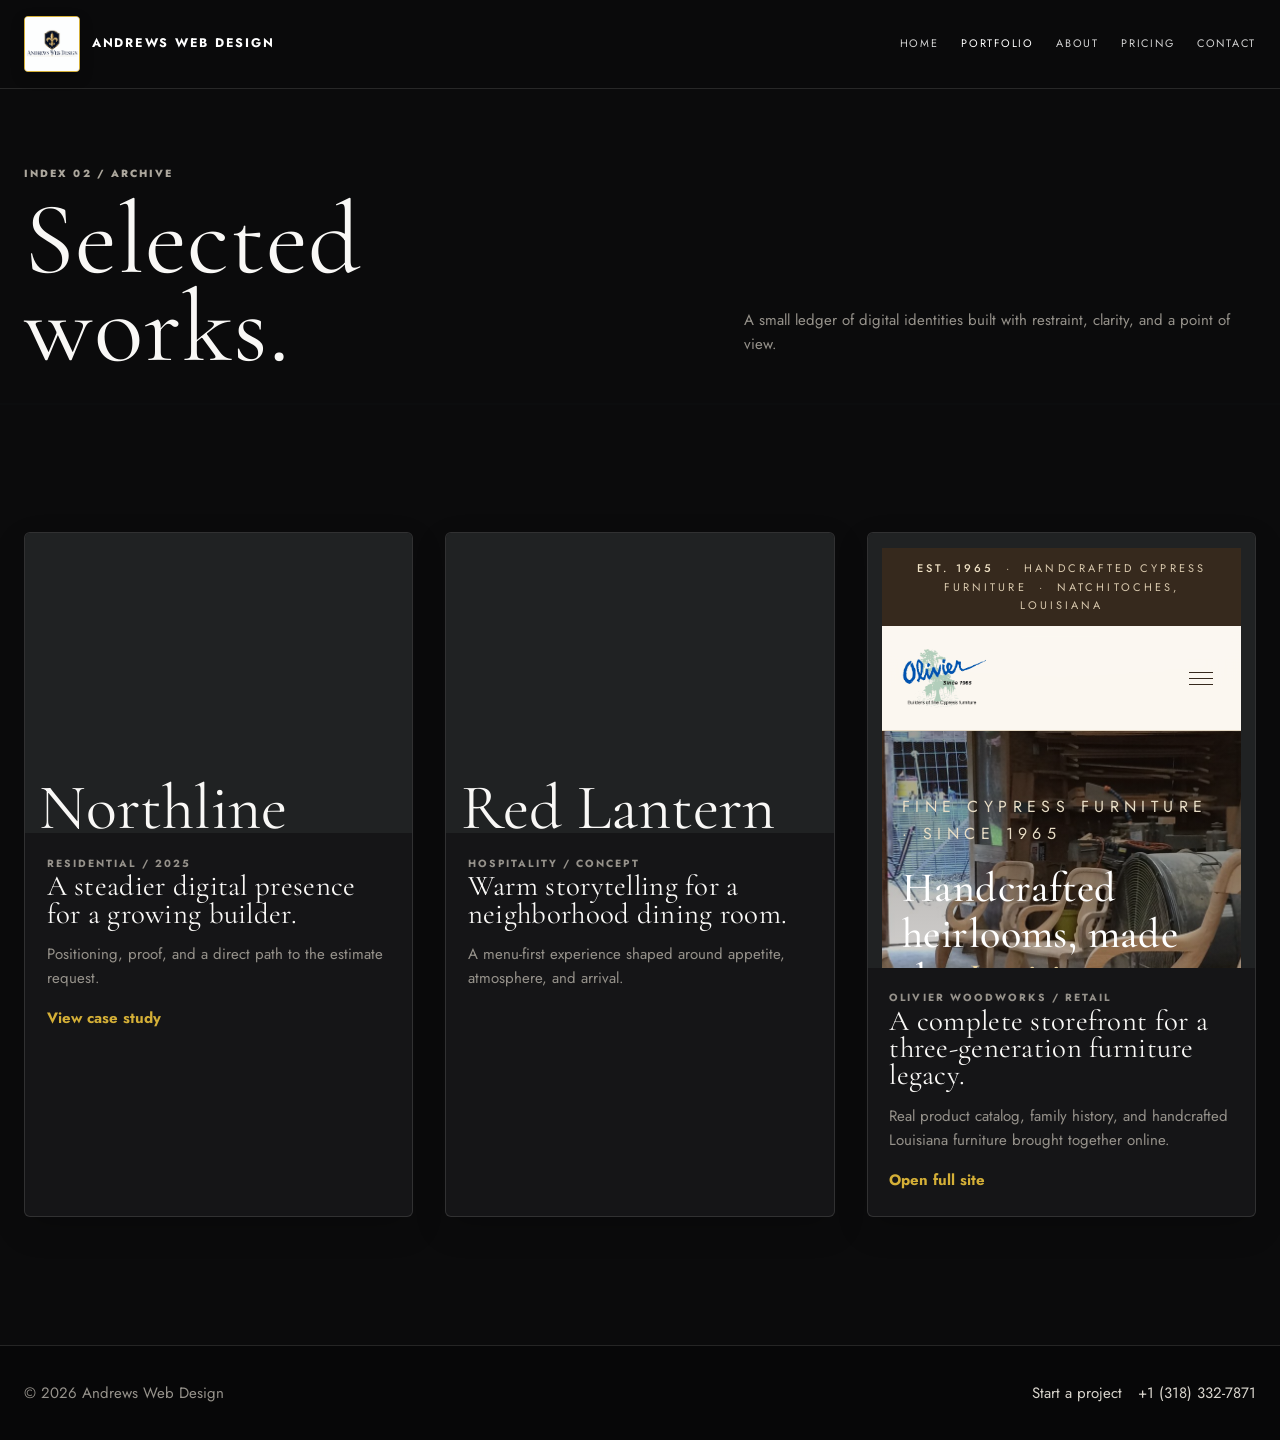
==== portfolio/index.html @ 4a6ac7d7 "Add new pages for shop, portfolio, and case studies; implement pricing and restaurant site layouts" ====
<!DOCTYPE html>
<html lang="en">
<head>
  <meta charset="UTF-8" />
  <meta name="viewport" content="width=device-width, initial-scale=1.0" />
  <title>Selected Works | Andrews Web Design</title>
  <meta name="description" content="A selection of editorial websites designed and built for ambitious local businesses." />
  <link rel="preconnect" href="https://fonts.googleapis.com" />
  <link rel="preconnect" href="https://fonts.gstatic.com" crossorigin />
  <link href="https://fonts.googleapis.com/css2?family=Cormorant+Garamond:wght@400;500;600&family=Jost:wght@400;500;600&display=swap" rel="stylesheet" />
  <link rel="stylesheet" href="../css/style.css" />
</head>
<body>
  <header class="site-header"><div class="container nav-wrap">
    <a class="brand" href="../index.html" aria-label="Andrews Web Design home"><span class="brand-mark"><img src="../colored-logo.png" alt="Andrews Web Design logo" /></span><span>Andrews Web Design</span></a>
    <button class="nav-toggle" aria-expanded="false" aria-controls="site-nav"><span class="sr-only">Toggle menu</span><span></span><span></span><span></span></button>
    <nav id="site-nav" class="site-nav" aria-label="Main navigation"><a href="../index.html" class="nav-link">Home</a><a href="index.html" class="nav-link active">Portfolio</a><a href="../about.html" class="nav-link">About</a><a href="../pricing.html" class="nav-link">Pricing</a><a href="../contact.html" class="nav-link">Contact</a></nav>
  </div></header>
  <main>
    <section class="page-banner"><div class="container page-banner-inner"><div><p class="page-kicker">Index 02 / Archive</p><h1>Selected works.</h1></div><p class="page-summary">A small ledger of digital identities built with restraint, clarity, and a point of view.</p></div></section>
    <section class="section"><div class="container case-grid">
      <article class="case-study-card"><div class="project-preview portfolio-art portfolio-art--northline"><span>Northline</span></div><div class="card-body"><p class="mini-tag">Residential / 2025</p><h3><a href="northline/index.html">A steadier digital presence for a growing builder.</a></h3><p>Positioning, proof, and a direct path to the estimate request.</p><a class="text-link" href="northline/index.html">View case study</a></div></article>
      <article class="case-study-card"><div class="project-preview portfolio-art portfolio-art--lantern"><span>Red Lantern</span></div><div class="card-body"><p class="mini-tag">Hospitality / Concept</p><h3>Warm storytelling for a neighborhood dining room.</h3><p>A menu-first experience shaped around appetite, atmosphere, and arrival.</p></div></article>
      <article class="case-study-card"><div class="project-preview"><iframe class="showcase-site-frame" src="../olivia-site/index.html" title="Olivier WoodWorks website preview"></iframe></div><div class="card-body"><p class="mini-tag">Olivier WoodWorks / Retail</p><h3>A complete storefront for a three-generation furniture legacy.</h3><p>Real product catalog, family history, and handcrafted Louisiana furniture brought together online.</p><a class="text-link" href="../olivia-site/index.html">Open full site</a></div></article>
    </div></section>
  </main>
  <footer class="site-footer"><div class="container footer-wrap"><p>© <span data-year></span> Andrews Web Design</p><div class="footer-links"><a href="../contact.html">Start a project</a><a href="tel:+13183327871">+1 (318) 332-7871</a></div></div></footer>
  <script src="../js/main.js"></script>
</body>
</html>
---- css/style.css ----
:root {
  --bg: #f6f1ea;
  --surface: #fffdf9;
  --surface-alt: #efe1d3;
  --primary: #1d2a2f;
  --primary-soft: #2f4048;
  --primary-bright: #4e6873;
  --accent: #b66d3d;
  --accent-soft: #e8c9a6;
  --gold: #c99a64;
  --wood: #7b4f32;
  --sage: #dfe4db;
  --paper: #f8f2ea;
  --ink: #1b2430;
  --text: #232d39;
  --muted: #58626d;
  --border: rgba(29, 42, 47, 0.12);
  --shadow: 0 22px 48px rgba(29, 42, 47, 0.12);
  --radius: 24px;
  --container: min(1120px, calc(100% - 2rem));
}

* { box-sizing: border-box; }
html { scroll-behavior: smooth; }
body {
  margin: 0;
  font-family: "Jost", Arial, sans-serif;
  background: linear-gradient(180deg, #f6f1ea 0%, #f1e7dc 100%);
  color: var(--text);
  line-height: 1.6;
  font-size: 16px;
}

a { color: inherit; text-decoration: none; }
img { max-width: 100%; display: block; }
button, input, textarea, select { font: inherit; }

.sr-only {
  position: absolute;
  width: 1px;
  height: 1px;
  padding: 0;
  margin: -1px;
  overflow: hidden;
  clip: rect(0, 0, 0, 0);
  white-space: nowrap;
  border: 0;
}

.container { width: var(--container); margin: 0 auto; }

.site-header {
  position: sticky;
  top: 0;
  z-index: 1000;
  background: rgba(15, 25, 35, 0.94);
  backdrop-filter: blur(8px);
  border-bottom: 1px solid rgba(255, 255, 255, 0.08);
}

.nav-wrap {
  display: flex;
  align-items: center;
  justify-content: space-between;
  min-height: 76px;
  gap: 1rem;
}

.brand {
  display: inline-flex;
  align-items: center;
  gap: 0.75rem;
  font-weight: 700;
  color: #fff;
  letter-spacing: 0.02em;
}

.brand-mark {
  display: inline-grid;
  place-items: center;
  width: 2.4rem;
  height: 2.4rem;
  border-radius: 12px;
  background: #e9d4c0;
  color: var(--primary);
  font-size: 0.82rem;
  font-weight: 800;
}

.site-nav {
  display: flex;
  align-items: center;
  gap: 1.4rem;
  color: rgba(255, 255, 255, 0.82);
}

.site-nav a { transition: opacity 0.2s ease, color 0.2s ease; }
.site-nav a:hover, .site-nav a:focus-visible, .nav-link.active { color: #fff; }
.phone-link { font-weight: 700; color: #f4d8b8; }

.nav-toggle {
  display: none;
  background: transparent;
  border: 0;
  padding: 0.2rem;
  cursor: pointer;
}

.nav-toggle span {
  display: block;
  width: 1.7rem;
  height: 2px;
  background: #fff;
  margin: 0.35rem 0;
  border-radius: 99px;
}

.hero {
  background: linear-gradient(180deg, #f8f3ee 0%, #efe3d7 100%);
  color: var(--primary);
  padding: clamp(4rem, 8vw, 7rem) 0 5rem;
  position: relative;
}

.hero::before {
  content: "";
  position: absolute;
  inset: 0;
  background: radial-gradient(circle at top left, rgba(182, 109, 61, 0.09), transparent 38%),
    radial-gradient(circle at bottom right, rgba(71, 100, 110, 0.08), transparent 35%);
  pointer-events: none;
}

.hero-grid {
  display: grid;
  grid-template-columns: 1.2fr 1fr;
  gap: clamp(2rem, 4vw, 4rem);
  align-items: center;
}

.eyebrow {
  margin: 0 0 1rem;
  color: var(--accent);
  text-transform: uppercase;
  letter-spacing: 0.12em;
  font-size: 0.74rem;
  font-weight: 800;
}

h1, h2, h3, .mini-hero h4, .brand, .section-heading h2 {
  font-family: "Cormorant Garamond", Georgia, serif;
  letter-spacing: -0.02em;
  line-height: 0.95;
}

h1 {
  font-size: clamp(3.4rem, 6vw, 5.3rem);
  margin-bottom: 1rem;
  max-width: 12ch;
  color: var(--primary);
  font-weight: 600;
}

h2 {
  font-size: clamp(2.5rem, 4vw, 4rem);
  color: var(--primary);
  margin-bottom: 1rem;
  font-weight: 600;
}

h3 {
  font-size: clamp(1.7rem, 2vw, 2.4rem);
  color: var(--primary);
  font-weight: 600;
}

.lead {
  max-width: 62ch;
  font-size: clamp(1.05rem, 1.8vw, 1.15rem);
  color: var(--muted);
  margin-bottom: 2rem;
}

.hero-actions {
  display: flex;
  flex-wrap: wrap;
  gap: 1rem;
  margin-bottom: 2rem;
}

.btn {
  display: inline-flex;
  align-items: center;
  justify-content: center;
  padding: 1rem 1.5rem;
  border-radius: 999px;
  font-weight: 700;
  transition: transform 0.2s ease, box-shadow 0.2s ease, background 0.2s ease;
}

.btn:hover, .btn:focus-visible { transform: translateY(-1px); }
.btn-primary {
  background: linear-gradient(135deg, var(--wood) 0%, var(--accent) 100%);
  color: #fffdf9;
  box-shadow: 0 14px 28px rgba(123, 79, 50, 0.18);
}

.btn-secondary {
  background: rgba(255, 255, 255, 0.72);
  color: var(--primary);
  border: 1px solid rgba(29, 42, 47, 0.12);
}

.hero-points {
  list-style: none;
  display: flex;
  flex-wrap: wrap;
  gap: 0.7rem 1.2rem;
  padding: 0;
  margin: 0;
  color: var(--muted);
}

.hero-points li { position: relative; padding-left: 1.2rem; }
.hero-points li::before {
  content: "•";
  position: absolute;
  left: 0;
  color: var(--accent);
}

.hero-panel { display: grid; gap: 1rem; }

.template-browser {
  background: #fff;
  border: 1px solid var(--border);
  border-radius: 24px;
  box-shadow: var(--shadow);
  overflow: hidden;
}

.browser-chrome {
  display: flex;
  align-items: center;
  gap: 0.5rem;
  background: #f8f5f1;
  border-bottom: 1px solid var(--border);
  padding: 0.8rem 1rem;
}

.browser-chrome span {
  width: 0.72rem;
  height: 0.72rem;
  border-radius: 50%;
  background: #d6d0c7;
}

.browser-chrome span:nth-child(1) { background: #d7b097; }
.browser-chrome span:nth-child(2) { background: #d4cba8; }
.browser-chrome span:nth-child(3) { background: #b9c8d5; }

.template-scene {
  display: none;
  padding: 1rem;
  min-height: 420px;
  background: #fff;
}

.template-scene.is-active { display: block; }

.browser-header {
  display: flex;
  align-items: center;
  justify-content: space-between;
  gap: 1rem;
  padding: 0.7rem 0.3rem 0.9rem;
  border-bottom: 1px solid var(--border);
  font-size: 0.8rem;
}

.brand-pill {
  display: inline-block;
  padding: 0.38rem 0.7rem;
  border-radius: 999px;
  background: #f3efe9;
  color: var(--primary);
  font-weight: 700;
}

.browser-header nav {
  display: flex;
  gap: 0.9rem;
  color: var(--muted);
  font-size: 0.72rem;
}

.browser-hero {
  display: flex;
  align-items: end;
  justify-content: space-between;
  gap: 1rem;
  padding: 1.25rem 0.3rem 1rem;
  border-bottom: 1px solid var(--border);
}

.browser-hero p {
  margin: 0 0 0.5rem;
  font-size: 0.72rem;
  letter-spacing: 0.12em;
  text-transform: uppercase;
  color: var(--muted);
}

.browser-hero h3 {
  margin: 0;
  font-size: clamp(1.1rem, 2vw, 1.7rem);
  max-width: 12ch;
}

.mini-cta {
  display: inline-flex;
  align-items: center;
  justify-content: center;
  border: 1px solid rgba(29, 42, 47, 0.12);
  background: rgba(255, 255, 255, 0.72);
  color: var(--primary);
  border-radius: 999px;
  min-width: 5.5rem;
  padding: 0.7rem 0.9rem;
  font-size: 0.72rem;
  font-weight: 800;
  letter-spacing: 0.08em;
  text-transform: uppercase;
}

.small-hero { background: #f8f5f2; }
.restaurant-hero { background: #f9f2ee; }
.boutique-hero { background: #f4f1f6; }

.browser-stats, .browser-menu {
  display: flex;
  flex-wrap: wrap;
  gap: 0.65rem;
  padding: 0.9rem 0.3rem 0.3rem;
}

.browser-stats span, .browser-menu span {
  display: inline-block;
  padding: 0.46rem 0.7rem;
  border-radius: 999px;
  background: #f4f1ec;
  color: var(--primary-soft);
  font-size: 0.72rem;
  font-weight: 700;
}

.browser-grid {
  display: grid;
  grid-template-columns: 1.1fr 0.9fr 0.9fr;
  gap: 0.8rem;
  padding: 0.5rem 0.3rem 0.3rem;
}

.mini-card {
  min-height: 110px;
  border-radius: 18px;
  border: 1px solid var(--border);
}

.mini-card.dark { background: #243545; }
.mini-card.light { background: #edf0f2; }
.mini-card.soft { background: #e7d9d1; }

.template-options { display: flex; gap: 0.6rem; margin-top: 1rem; }
.template-option {
  flex: 1;
  border: 1px solid var(--border);
  background: rgba(255, 255, 255, 0.35);
  color: var(--primary);
  border-radius: 14px;
  padding: 0.8rem 0.9rem;
  font-weight: 700;
  cursor: pointer;
  transition: all 0.2s ease;
}

.template-option.is-active {
  background: var(--primary);
  color: #fff;
  border-color: var(--primary);
}

.retail-image {
  overflow: hidden;
  padding: 0;
}

.retail-image img {
  width: 100%;
  height: 100%;
  min-height: 100%;
  object-fit: cover;
  filter: saturate(0.78) contrast(1.04);
}

.showcase-site-frame {
  display: block;
  width: 100%;
  height: clamp(280px, 36vw, 420px);
  min-width: 0;
  max-width: 100%;
  aspect-ratio: 16 / 10;
  border: 0;
  background: #f6f0e5;
}

.template-scene[data-template="boutique"] {
  padding: 0;
  overflow: hidden;
}

.template-scene[data-template="contractor"] > *:not(.showcase-site-frame),
.template-scene[data-template="restaurant"] > *:not(.showcase-site-frame),
.template-scene[data-template="boutique"] > *:not(.showcase-site-frame),
.retail-showcase-card .mini-browser {
  display: none;
}

.retail-showcase-card .project-preview {
  padding: 0;
}

.retail-showcase-card .showcase-site-frame {
  height: clamp(240px, 28vw, 320px);
}

@media (max-width: 720px) {
  .showcase-site-frame {
    height: 360px;
  }

  .retail-showcase-card .showcase-site-frame {
    height: 280px;
  }
}

.section {
  padding: clamp(4rem, 7vw, 6rem) 0;
  position: relative;
}

.section::before {
  content: "";
  position: absolute;
  inset: 0 0 auto 0;
  height: 1px;
  background: rgba(29, 42, 47, 0.08);
}

.section-alt {
  background: linear-gradient(180deg, rgba(239, 225, 211, 0.8), rgba(246, 241, 234, 0.92));
}

.section-heading {
  margin-bottom: 2.5rem;
  position: relative;
  z-index: 1;
}

.section-heading.narrow { max-width: 720px; }

.card-grid, .services-grid, .case-grid, .contact-grid {
  display: grid;
  grid-template-columns: repeat(3, minmax(0, 1fr));
  gap: 1.5rem;
}

.project-card {
  background: #fffdf9;
  border: 1px solid rgba(29, 42, 47, 0.12);
  border-radius: 28px;
  overflow: hidden;
  box-shadow: 0 22px 48px rgba(29, 42, 47, 0.12);
  cursor: pointer;
  transition: transform 0.2s ease, box-shadow 0.2s ease, border-color 0.2s ease;
  position: relative;
}

.project-card::before {
  content: "";
  position: absolute;
  inset: 0 0 auto 0;
  height: 4px;
  background: linear-gradient(90deg, var(--wood), var(--accent), var(--sage));
}

.project-card:hover, .project-card:focus-visible, .project-card.is-expanded {
  transform: translateY(-4px);
  border-color: rgba(170, 106, 61, 0.45);
  box-shadow: 0 26px 54px rgba(26, 36, 51, 0.16);
}

.project-preview {
  padding: 1rem 1rem 0;
  background: linear-gradient(180deg, #f8f1e8 0%, #fffdfb 100%);
}

.mini-browser {
  background: #fff;
  border: 1px solid rgba(26, 36, 51, 0.1);
  border-radius: 20px;
  overflow: hidden;
  box-shadow: 0 18px 28px rgba(26, 36, 51, 0.08);
}

.mini-chrome {
  display: flex;
  align-items: center;
  gap: 0.45rem;
  background: #f5efe9;
  border-bottom: 1px solid rgba(26, 36, 51, 0.08);
  padding: 0.7rem 0.8rem;
}

.mini-chrome span {
  width: 0.64rem;
  height: 0.64rem;
  border-radius: 50%;
  background: #d9d0c7;
}

.mini-chrome span:nth-child(1) { background: #d3b299; }
.mini-chrome span:nth-child(2) { background: #d9cda6; }
.mini-chrome span:nth-child(3) { background: #b9c9d8; }

.mini-header {
  display: flex;
  align-items: center;
  justify-content: space-between;
  gap: 0.75rem;
  border-bottom: 1px solid rgba(26, 36, 51, 0.08);
  padding: 0.8rem 0.8rem 0.7rem;
  font-size: 0.7rem;
  color: var(--muted);
  background: rgba(255,255,255,0.7);
}

.mini-logo {
  font-weight: 700;
  letter-spacing: 0.08em;
  text-transform: uppercase;
  color: var(--primary);
}

.mini-header nav {
  display: flex;
  gap: 0.7rem;
  flex-wrap: wrap;
}

.mini-hero {
  display: flex;
  justify-content: space-between;
  align-items: end;
  gap: 1rem;
  padding: 1.15rem 0.8rem 0.9rem;
  border-bottom: 1px solid rgba(26, 36, 51, 0.08);
}

.mini-hero p {
  margin: 0 0 0.4rem;
  font-size: 0.64rem;
  letter-spacing: 0.12em;
  text-transform: uppercase;
  color: var(--muted);
}

.mini-hero h4 {
  margin: 0;
  font-size: 1.35rem;
  line-height: 1;
  color: var(--primary);
  font-weight: 600;
}

.mini-hero button {
  appearance: none;
  border: 0;
  background: var(--primary);
  color: #fff;
  border-radius: 999px;
  padding: 0.7rem 0.9rem;
  font-size: 0.72rem;
  font-weight: 800;
  cursor: pointer;
  box-shadow: 0 10px 18px rgba(26, 36, 51, 0.15);
}

.contractor-hero { background: linear-gradient(135deg, #f7f1eb 0%, #ebefe8 100%); }
.restaurant-hero { background: linear-gradient(135deg, #faf0ea 0%, #f3ded8 100%); }
.boutique-hero { background: linear-gradient(135deg, #f5f0f7 0%, #eedfe7 100%); }

.mini-stats {
  display: flex;
  flex-wrap: wrap;
  gap: 0.5rem;
  padding: 0.8rem 0.8rem 0.1rem;
}

.mini-stats span {
  display: inline-flex;
  align-items: center;
  border-radius: 999px;
  padding: 0.42rem 0.7rem;
  background: #f8f3ef;
  color: var(--primary-soft);
  font-size: 0.68rem;
  font-weight: 800;
}

.mini-grid {
  display: grid;
  grid-template-columns: 1.2fr 0.9fr 0.9fr;
  gap: 0.7rem;
  padding: 0.8rem;
}

.mini-tile {
  min-height: 92px;
  border-radius: 14px;
  border: 1px solid rgba(26, 36, 51, 0.08);
}

.dark-tile { background: linear-gradient(135deg, #233648 0%, #1b2d3d 100%); }
.light-tile { background: linear-gradient(135deg, #edf4f8 0%, #dfeaf0 100%); }
.warm-tile { background: linear-gradient(135deg, #ebd0b8 0%, #d8b49c 100%); }
.soft-tile { background: linear-gradient(135deg, #e9d7cf 0%, #efdac6 100%); }

.card-body { padding: 1.5rem; }
.mini-tag {
  margin: 0 0 0.75rem;
  color: var(--primary-bright);
  font-weight: 700;
  text-transform: uppercase;
  letter-spacing: 0.08em;
  font-size: 0.75rem;
}

.card-body h3 {
  margin: 0 0 0.8rem;
  font-size: clamp(1.8rem, 2vw, 2.4rem);
}

.card-body p { margin-bottom: 0; color: var(--muted); }

.service-item {
  background: rgba(255, 255, 255, 0.68);
  border: 1px solid rgba(29, 42, 47, 0.08);
  border-radius: var(--radius);
  box-shadow: 0 16px 32px rgba(29, 42, 47, 0.06);
  padding: 1.75rem;
  position: relative;
  overflow: hidden;
}

.service-item::before {
  content: "";
  position: absolute;
  inset: 0 0 auto 0;
  height: 3px;
  background: linear-gradient(90deg, var(--wood), var(--accent));
}

.service-icon {
  display: inline-grid;
  place-items: center;
  width: 3.2rem;
  height: 3.2rem;
  border-radius: 16px;
  background: var(--surface-alt);
  font-size: 1.5rem;
  margin-bottom: 1rem;
}

.service-item p { color: var(--muted); margin: 0; }

.about-wrap {
  display: grid;
  grid-template-columns: 1.2fr 0.8fr;
  gap: 2rem;
  align-items: center;
}

.about-copy p { color: var(--muted); }
.text-link {
  display: inline-block;
  margin-top: 1rem;
  color: var(--primary-bright);
  font-weight: 700;
}

.about-card {
  background: linear-gradient(135deg, #f2e7d8 0%, #ead7bb 100%);
  color: var(--ink);
  border-radius: var(--radius);
  padding: 2rem;
  box-shadow: var(--shadow);
  border: 1px solid rgba(29, 42, 47, 0.06);
}

.about-card h3 { color: var(--ink); margin-bottom: 1rem; }
.about-card ul {
  margin: 0;
  padding-left: 1.2rem;
  color: var(--primary-soft);
}
.about-card li + li { margin-top: 0.7rem; }

.page-banner {
  background: linear-gradient(180deg, rgba(241, 230, 219, 0.8), rgba(255, 255, 255, 0.45));
  border-bottom: 1px solid rgba(29, 42, 47, 0.08);
  padding: clamp(3.5rem, 6vw, 5rem) 0 2rem;
}

.page-banner-inner {
  display: flex;
  justify-content: space-between;
  align-items: end;
  gap: 2rem;
}

.page-banner h1 { margin: 0; }
.page-kicker {
  color: var(--accent);
  text-transform: uppercase;
  letter-spacing: 0.12em;
  font-size: 0.75rem;
  font-weight: 800;
  margin: 0 0 0.8rem;
}
.page-summary { max-width: 32rem; color: var(--muted); }

.case-study-card {
  background: rgba(255, 255, 255, 0.78);
  border: 1px solid rgba(29, 42, 47, 0.08);
  border-radius: 26px;
  overflow: hidden;
  box-shadow: 0 18px 36px rgba(29, 42, 47, 0.07);
}

.case-study-card .project-preview { padding: 0.9rem 0.9rem 0; }
.case-study-card .card-body { padding: 1.4rem 1.35rem 1.5rem; }
.case-study-meta {
  display: flex;
  flex-wrap: wrap;
  gap: 0.6rem;
  margin-top: 1rem;
}
.case-chip {
  display: inline-flex;
  align-items: center;
  border-radius: 999px;
  background: #f0e7df;
  color: var(--primary-soft);
  padding: 0.42rem 0.7rem;
  font-size: 0.68rem;
  font-weight: 700;
}

.cta-panel {
  display: flex;
  align-items: center;
  justify-content: space-between;
  gap: 1.5rem;
  background: linear-gradient(135deg, rgba(255,255,255,0.9), rgba(245,236,227,0.9));
  border: 1px solid rgba(29, 42, 47, 0.08);
  border-radius: 30px;
  padding: clamp(1.5rem, 3vw, 2.5rem);
  box-shadow: 0 20px 40px rgba(29, 42, 47, 0.08);
}

.cta-panel h2 { margin: 0; }
.cta-actions { display: flex; gap: 0.9rem; flex-wrap: wrap; }

.contact-card, .info-card {
  background: rgba(255,255,255,0.8);
  border: 1px solid rgba(29, 42, 47, 0.08);
  border-radius: 28px;
  box-shadow: 0 18px 30px rgba(29, 42, 47, 0.06);
}
.contact-card { padding: 2rem; }
.contact-card form { display: grid; gap: 1rem; }
.contact-field { display: grid; gap: 0.45rem; }
.contact-field label {
  font-size: 0.78rem;
  text-transform: uppercase;
  letter-spacing: 0.12em;
  font-weight: 700;
  color: var(--muted);
}
.contact-field input, .contact-field textarea {
  border: 1px solid rgba(29, 42, 47, 0.12);
  border-radius: 16px;
  padding: 0.9rem 1rem;
  background: #fff;
  font: inherit;
  color: var(--text);
}
.contact-field textarea { min-height: 160px; resize: vertical; }
.info-card { padding: 2rem; }
.info-list {
  list-style: none;
  margin: 1rem 0 0;
  padding: 0;
  display: grid;
  gap: 1rem;
  color: var(--muted);
}
.info-list strong { display: block; color: var(--primary); margin-bottom: 0.2rem; }
.page-list {
  list-style: none;
  padding: 0;
  margin: 1rem 0 0;
  display: grid;
  gap: 1rem;
  color: var(--muted);
}
.page-list strong { color: var(--primary); }
.mini-note { margin-top: 1rem; color: var(--muted); font-size: 0.92rem; }

.site-footer {
  background: linear-gradient(180deg, #1a2c31 0%, #132229 100%);
  color: rgba(255, 255, 255, 0.82);
  padding: 2rem 0;
  border-top: 1px solid rgba(255, 255, 255, 0.06);
}

.footer-wrap {
  display: flex;
  justify-content: space-between;
  align-items: center;
  gap: 1.25rem;
}
.footer-wrap p { margin: 0.2rem 0; }
.footer-links { display: flex; flex-wrap: wrap; gap: 1rem; }
.footer-links a { color: #fff; }

@media (max-width: 860px) {
  .site-nav {
    position: absolute;
    top: 100%;
    left: 1rem;
    right: 1rem;
    display: none;
    flex-direction: column;
    align-items: flex-start;
    padding: 1rem;
    background: rgba(8, 19, 33, 0.98);
    border: 1px solid rgba(255, 255, 255, 0.08);
    border-radius: 18px;
    box-shadow: var(--shadow);
  }

  .site-nav.is-open { display: flex; }
  .nav-toggle { display: block; }

  .hero-grid, .about-wrap, .card-grid, .services-grid, .case-grid, .contact-grid, .page-banner-inner, .cta-panel {
    grid-template-columns: 1fr;
    display: grid;
  }

  .footer-wrap { flex-direction: column; align-items: flex-start; }
}

@media (max-width: 520px) {
  .hero { padding-top: 4rem; }
  .hero-actions { flex-direction: column; }
  .btn { width: 100%; }
  .cta-actions { width: 100%; }
  .cta-actions .btn { width: 100%; }
}

/* Editorial portfolio system */
:root {
  --bg: #0b0b0c;
  --surface: #121214;
  --surface-alt: #f9f8f6;
  --primary: #f9f8f6;
  --primary-soft: #d8d4cc;
  --primary-bright: #fffdf8;
  --accent: #d4af37;
  --accent-soft: rgba(212, 175, 55, 0.4);
  --gold: #d4af37;
  --wood: #d4af37;
  --sage: #1d1d20;
  --paper: #f9f8f6;
  --ink: #0b0b0c;
  --text: #d8d4cc;
  --muted: #96928b;
  --border: rgba(249, 248, 246, 0.14);
  --shadow: 0 24px 80px rgba(0, 0, 0, 0.34);
  --radius: 0;
  --container: min(1240px, calc(100% - 3rem));
}

body { background: var(--bg); color: var(--text); font-family: "Jost", sans-serif; font-size: 15px; }
.site-header { background: rgba(11, 11, 12, 0.92); border-bottom-color: var(--border); }
.nav-wrap { min-height: 88px; }
.brand { font-family: "Jost", sans-serif; font-size: 0.78rem; letter-spacing: 0.14em; text-transform: uppercase; }
.brand-mark { border-radius: 0; background: var(--accent); color: var(--bg); }
.site-nav { font-size: 0.68rem; letter-spacing: 0.16em; text-transform: uppercase; }
.phone-link { color: var(--accent); }
.hero, .section, .page-banner { background: var(--bg); }
.hero { padding: clamp(6rem, 12vw, 11rem) 0 7rem; }
.hero::before { background: linear-gradient(115deg, rgba(212, 175, 55, 0.08), transparent 34%); }
.hero-grid { grid-template-columns: minmax(0, 1.05fr) minmax(360px, 0.95fr); }
.eyebrow, .page-kicker, .mini-tag { color: var(--accent); letter-spacing: 0.2em; font-size: 0.65rem; }
h1, h2, h3, .mini-hero h4, .section-heading h2 { font-family: "Cormorant Garamond", Georgia, serif; letter-spacing: 0.01em; }
h1 { font-size: clamp(4rem, 8vw, 7.5rem); font-weight: 400; line-height: 0.86; color: var(--primary); }
h2, h3 { color: var(--primary); font-weight: 400; }
.lead { color: var(--muted); max-width: 48ch; }
.btn { border-radius: 0; padding: 0.95rem 1.35rem; font-size: 0.68rem; letter-spacing: 0.14em; text-transform: uppercase; }
.btn-primary { background: var(--accent); color: var(--bg); box-shadow: none; }
.btn-secondary { background: transparent; color: var(--primary); border-color: var(--border); }
.hero-points { color: var(--muted); font-size: 0.78rem; }
.template-browser, .project-card, .case-study-card, .about-card, .contact-card, .info-card, .cta-panel { border-radius: 0; background: var(--surface); border-color: var(--border); box-shadow: none; }
.template-browser { box-shadow: var(--shadow); }
.browser-chrome { background: #171719; border-color: var(--border); }
.template-scene { background: #f9f8f6; }
.section { padding: clamp(5rem, 10vw, 9rem) 0; }
.section-alt { background: #101012; }
.section-heading { border-bottom: 1px solid var(--border); padding-bottom: 2rem; }
.section-heading h2 { color: var(--primary); max-width: 14ch; }
.card-body p, .service-item p, .about-copy p, .page-summary, .mini-note { color: var(--muted); }
.service-item { border-top-color: var(--border); }
.service-icon, .text-link { color: var(--accent); }
.site-footer { background: #070708; border-top-color: var(--border); color: var(--muted); }
.footer-links a { color: var(--primary-soft); }

@media (max-width: 720px) {
  :root { --container: min(100% - 2rem, 1240px); }
  .hero { padding-top: 5rem; }
  h1 { font-size: clamp(3.5rem, 18vw, 5.5rem); }
}

.portfolio-art {
  min-height: 300px;
  display: flex;
  align-items: flex-end;
  padding: 1.5rem;
  color: #f9f8f6;
  font-family: "Cormorant Garamond", Georgia, serif;
  font-size: clamp(2.5rem, 5vw, 4.5rem);
  line-height: 0.8;
}
.portfolio-art--northline { background: linear-gradient(135deg, #29312d 0%, #879083 100%); }
.portfolio-art--lantern { background: linear-gradient(135deg, #722f25 0%, #d39a63 100%); }
.portfolio-art--maison { background: linear-gradient(135deg, #817b70 0%, #d5c7ae 100%); }
.pricing-grid { align-items: stretch; }
.pricing-card { padding: clamp(1.5rem, 4vw, 3rem); }
.pricing-card h2 { margin: 1.2rem 0 0.5rem; }
.pricing-card p { color: var(--muted); }
.pricing-card .price { color: var(--primary); font-family: "Cormorant Garamond", Georgia, serif; font-size: 2rem; }
.pricing-card ul { padding-left: 1.1rem; color: var(--muted); line-height: 2; margin: 1.5rem 0 2rem; }
.pricing-card--featured { border-top: 2px solid var(--accent); }

.project-preview {
  background: #d6d3ca;
}

.mini-browser {
  background: #ebe9e3;
  border-color: rgba(11, 11, 12, 0.16);
  box-shadow: 0 10px 24px rgba(11, 11, 12, 0.14);
}

.template-browser {
  background: #171819;
  border-color: rgba(249, 248, 246, 0.16);
}

.project-preview {
  background: #202223;
}

.mini-browser {
  background: #303332;
  border-color: rgba(249, 248, 246, 0.12);
}

.btn-primary {
  background: #d4af37;
  color: #0b0b0c;
  box-shadow: 0 8px 20px rgba(0, 0, 0, 0.2);
}

.btn-secondary {
  background: #d4af37;
  border-color: #d4af37;
  color: #0b0b0c;
}

.btn-primary:hover,
.btn-primary:focus-visible,
.btn-primary:active,
.btn-secondary:hover,
.btn-secondary:focus-visible,
.btn-secondary:active {
  background: #0b0b0c;
  border-color: #d4af37;
  color: #d4af37;
}

/* Keep the uploaded brand mark readable at every viewport width. */
.brand-mark:has(img) {
  flex: 0 0 3.5rem;
  width: 3.5rem;
  height: 3.5rem;
  min-width: 3.5rem;
  min-height: 3.5rem;
  overflow: hidden;
}

.brand-mark:has(img) img {
  display: block;
  width: 100%;
  height: 100%;
  max-width: none;
  object-fit: contain;
}

.brand > span:last-child { min-width: 0; }
.nav-toggle { flex: 0 0 auto; }

@media (max-width: 720px) {
  .brand-mark:has(img) {
    flex-basis: 3.25rem;
    width: 3.25rem;
    height: 3.25rem;
    min-width: 3.25rem;
    min-height: 3.25rem;
  }

  .brand { gap: 0.5rem; font-size: 0.68rem; }
}

  .about-priorities h3 {
    color: #d4af37;
  }

  .about-priorities li {
    color: var(--primary-soft);
  }

  .about-process .service-item {
    background: #151517;
    border-color: rgba(249, 248, 246, 0.12);
    box-shadow: 0 12px 32px rgba(0, 0, 0, 0.16);
  }

  .about-process .service-item h3 {
    color: #f9f8f6;
  }

  .about-process .service-icon {
    background: #303332;
    color: #d4af37;
  }

  .homepage-services .service-item {
    background: #151517;
    border-color: rgba(249, 248, 246, 0.12);
    box-shadow: 0 12px 32px rgba(0, 0, 0, 0.16);
  }

  .homepage-services .service-item h3 {
    color: #f9f8f6;
    font-size: clamp(1.9rem, 3vw, 2.5rem);
    line-height: 1;
  }

  .homepage-services .service-icon {
    background: #303332;
    color: #d4af37;
  }

  .about-process .service-item h3 {
    font-size: clamp(1.9rem, 3vw, 2.5rem);
    line-height: 1;
  }

/* Keep the uploaded brand mark readable at every viewport width. */
.brand-mark:has(img) {
  flex: 0 0 3.5rem;
  width: 3.5rem;
  height: 3.5rem;
  min-width: 3.5rem;
  min-height: 3.5rem;
  overflow: hidden;
}

.brand-mark:has(img) img {
  display: block;
  width: 100%;
  height: 100%;
  max-width: none;
  object-fit: contain;
}

.brand > span:last-child {
  min-width: 0;
}

.nav-toggle {
  flex: 0 0 auto;
}

@media (max-width: 720px) {
  .brand-mark:has(img) {
    flex-basis: 3.25rem;
    width: 3.25rem;
    height: 3.25rem;
    min-width: 3.25rem;
    min-height: 3.25rem;
  }

  .brand {
    gap: 0.5rem;
    font-size: 0.68rem;
  }
}

.brand-mark {
  position: relative;
  width: 2.75rem;
  height: 2.75rem;
  overflow: hidden;
  background: #0b0b0c;
  border: 1px solid #d4af37;
  color: #d4af37;
}

.fleur-mark {
  position: absolute;
  inset: 50% auto auto 50%;
  transform: translate(-50%, -50%);
  color: #d4af37;
  font-family: Georgia, serif;
  font-size: 2.35rem;
  line-height: 1;
  opacity: 0.34;
}

.brand-initials {
  position: relative;
  z-index: 1;
  color: #f9f8f6;
  font-family: "Jost", sans-serif;
  font-size: 0.58rem;
  font-weight: 600;
  letter-spacing: 0.08em;
}

.brand-mark {
  width: 3rem;
  height: 3.25rem;
  border: 1px solid #f0cc55;
  background: #d4af37;
  box-shadow: inset 0 -5px 0 rgba(11, 11, 12, 0.14), 0 5px 14px rgba(0, 0, 0, 0.24);
  clip-path: polygon(0 10%, 12% 10%, 18% 0, 25% 10%, 38% 0, 50% 10%, 62% 0, 75% 10%, 82% 0, 88% 10%, 100% 10%, 100% 100%, 0 100%);
}

.fleur-mark {
  color: #0b0b0c;
  opacity: 0.2;
}

.brand-initials {
  color: #0b0b0c;
  font-family: "Cormorant Garamond", Georgia, serif;
  font-size: 0.72rem;
  font-weight: 700;
  letter-spacing: 0.06em;
}

.brand-mark img {
  display: block;
  width: 100%;
  height: 100%;
  object-fit: contain;
  object-position: center;
}

.brand-mark:has(img) {
  clip-path: none;
  overflow: hidden;
  background: #ffffff;
  border-color: #d4af37;
}

/* Keep the embedded showcase designs inside the same visual system. */
.template-scene,
.mini-browser {
  color: #d8d4cc;
  background: #242625;
  border-color: rgba(249, 248, 246, 0.12);
}

.browser-header,
.mini-header {
  background: #242625;
  border-color: rgba(249, 248, 246, 0.12);
  color: #aca79d;
}

.brand-pill,
.mini-logo,
.browser-header nav,
.mini-header nav,
.browser-hero h3,
.mini-hero h4 {
  color: #e7e3da;
}

.brand-pill {
  background: #303332;
  border-radius: 6px;
}

.browser-hero,
.mini-hero {
  border-color: rgba(249, 248, 246, 0.12);
}

.small-hero,
.contractor-hero,
.restaurant-hero,
.boutique-hero {
  background: #303332;
}

.mini-cta,
.mini-hero button {
  background: #d4af37;
  border: 1px solid #d4af37;
  border-radius: 6px;
  color: #0b0b0c;
  box-shadow: none;
}

.mini-cta:hover,
.mini-cta:focus-visible,
.mini-hero button:hover,
.mini-hero button:focus-visible,
.mini-hero button:active {
  background: #0b0b0c;
  border-color: #d4af37;
  color: #d4af37;
}

.browser-stats span,
.browser-menu span,
.mini-stats span {
  background: #303332;
  border: 1px solid rgba(249, 248, 246, 0.12);
  border-radius: 6px;
  color: #c8c4bb;
}

.mini-card,
.mini-tile {
  border-radius: 6px;
  border-color: rgba(249, 248, 246, 0.12);
}

.mini-card.dark,
.dark-tile { background: #111314; }
.mini-card.light,
.light-tile { background: #464a47; }
.mini-card.soft,
.soft-tile,
.warm-tile { background: #574c38; }

.browser-chrome,
.mini-chrome {
  display: none;
}

.template-options { gap: 1rem; }
.template-option {
  background: #171819;
  border-color: rgba(249, 248, 246, 0.14);
  border-radius: 6px;
  color: #c8c4bb;
}

.template-option:hover,
.template-option:focus-visible,
.template-option.is-active {
  background: #d4af37;
  border-color: #d4af37;
  color: #0b0b0c;
}

.btn-primary {
  background: #2b302f;
  color: #e7e3da;
  box-shadow: 0 8px 20px rgba(0, 0, 0, 0.16);
}

.btn-secondary {
  background: #171819;
  border-color: rgba(249, 248, 246, 0.28);
  color: #c8c4bb;
}

.btn-primary:hover,
.btn-primary:focus-visible {
  background: #3a403e;
  color: #f9f8f6;
}

.btn-secondary:hover,
.btn-secondary:focus-visible {
  background: #232526;
  border-color: rgba(212, 175, 55, 0.56);
  color: #f9f8f6;
}

:focus-visible {
  outline: 2px solid #d4af37;
  outline-offset: 4px;
}

@media (prefers-reduced-motion: no-preference) {
  .hero-copy, .hero-panel, .section-heading, .project-card, .service-item {
    animation: editorial-rise 700ms cubic-bezier(0.22, 1, 0.36, 1) both;
  }

  .hero-panel { animation-delay: 120ms; }
  .section-heading { animation-delay: 180ms; }
  .project-card { animation-delay: 240ms; }
}

@keyframes editorial-rise {
  from { opacity: 0; transform: translateY(16px); }
  to { opacity: 1; transform: translateY(0); }
}

/* Hierarchy and rhythm refinements */
:root {
  --surface: #151517;
  --surface-soft: #1d1d20;
  --label: #aca79d;
  --accent-muted: #b7a66d;
  --border: rgba(249, 248, 246, 0.12);
  --shadow: 0 12px 32px rgba(0, 0, 0, 0.16);
  --radius: 6px;
}

.brand-mark,
.btn,
.template-browser,
.project-card,
.case-study-card,
.about-card,
.contact-card,
.info-card,
.cta-panel,
.pricing-card {
  border-radius: var(--radius);
}

.brand-mark { border-radius: 4px; }
.btn-primary { box-shadow: 0 8px 20px rgba(212, 175, 55, 0.12); }
.template-browser { box-shadow: var(--shadow); }
.project-card, .case-study-card, .about-card, .contact-card, .info-card, .cta-panel, .pricing-card {
  background: var(--surface);
  box-shadow: var(--shadow);
}
.eyebrow, .page-kicker, .mini-tag { color: var(--label); }
.service-icon { color: var(--accent-muted); }
.section-heading { padding-bottom: 2.5rem; }
.card-grid, .case-grid, .services-grid { gap: 2rem; }
.hero-actions, .cta-actions { gap: 1rem; }
.pricing-card--featured { border-top: 2px solid var(--accent); }

/* Final showcase and CTA color overrides */
.template-scene { background: #242625; }
.project-preview { background: #202223; }
.mini-browser { background: #303332; border-color: rgba(249, 248, 246, 0.12); }
.btn-primary,
.btn-secondary {
  background: #d4af37;
  border-color: #d4af37;
  color: #0b0b0c;
  box-shadow: 0 8px 20px rgba(0, 0, 0, 0.2);
}
.btn-primary:hover,
.btn-primary:focus-visible,
.btn-primary:active,
.btn-secondary:hover,
.btn-secondary:focus-visible,
.btn-secondary:active {
  background: #0b0b0c;
  border-color: #d4af37;
  color: #d4af37;
}
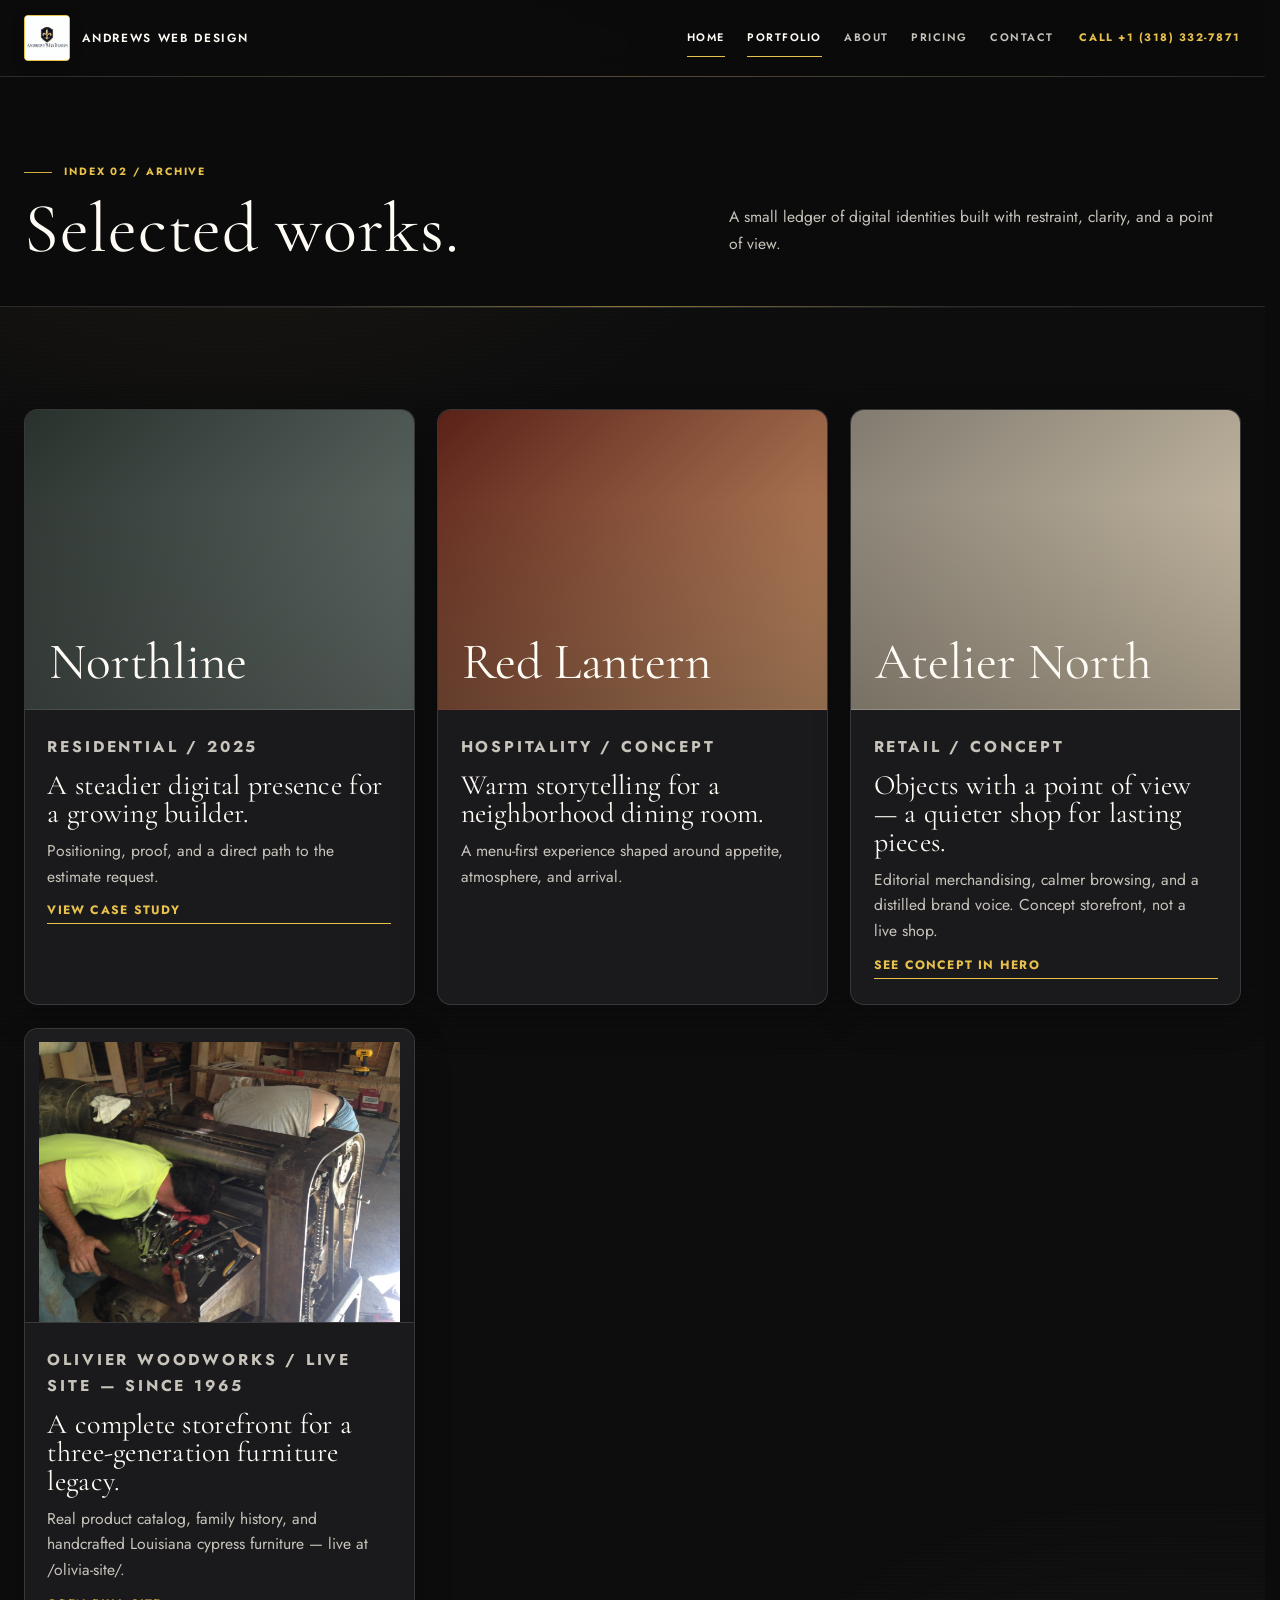
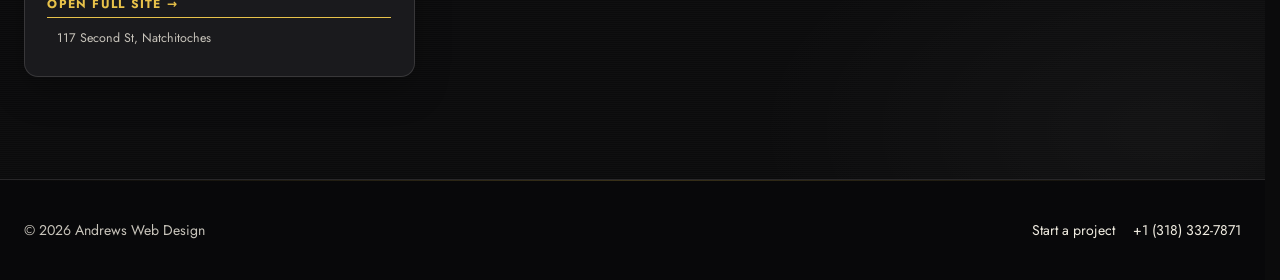
==== commit e4b6d7b2: "required changes to fix mobile problems and improve look" ====
--- a/portfolio/index.html
+++ b/portfolio/index.html
@@ -5,6 +5,7 @@
   <meta name="viewport" content="width=device-width, initial-scale=1.0" />
   <title>Selected Works | Andrews Web Design</title>
   <meta name="description" content="A selection of editorial websites designed and built for ambitious local businesses." />
+  <meta name="theme-color" content="#0b0b0c" />
   <link rel="preconnect" href="https://fonts.googleapis.com" />
   <link rel="preconnect" href="https://fonts.gstatic.com" crossorigin />
   <link href="https://fonts.googleapis.com/css2?family=Cormorant+Garamond:wght@400;500;600&family=Jost:wght@400;500;600&display=swap" rel="stylesheet" />
@@ -12,16 +13,17 @@
 </head>
 <body>
   <header class="site-header"><div class="container nav-wrap">
-    <a class="brand" href="../index.html" aria-label="Andrews Web Design home"><span class="brand-mark"><img src="../colored-logo.png" alt="Andrews Web Design logo" /></span><span>Andrews Web Design</span></a>
-    <button class="nav-toggle" aria-expanded="false" aria-controls="site-nav"><span class="sr-only">Toggle menu</span><span></span><span></span><span></span></button>
-    <nav id="site-nav" class="site-nav" aria-label="Main navigation"><a href="../index.html" class="nav-link">Home</a><a href="index.html" class="nav-link active">Portfolio</a><a href="../about.html" class="nav-link">About</a><a href="../pricing.html" class="nav-link">Pricing</a><a href="../contact.html" class="nav-link">Contact</a></nav>
+    <a class="brand" href="../index.html" aria-label="Andrews Web Design home"><span class="brand-mark"><img src="../colored-logo.png" alt="Andrews Web Design logo" width="112" height="112" /></span><span>Andrews Web Design</span></a>
+    <button class="nav-toggle" aria-expanded="false" aria-controls="site-nav" aria-label="Toggle menu"><span></span><span></span><span></span></button>
+    <nav id="site-nav" class="site-nav" aria-label="Main navigation"><a href="../index.html" class="nav-link">Home</a><a href="index.html" class="nav-link active" aria-current="page">Portfolio</a><a href="../about.html" class="nav-link">About</a><a href="../pricing.html" class="nav-link">Pricing</a><a href="../contact.html" class="nav-link">Contact</a><a href="tel:+13183327871" class="phone-link">Call +1 (318) 332-7871</a></nav>
   </div></header>
   <main>
     <section class="page-banner"><div class="container page-banner-inner"><div><p class="page-kicker">Index 02 / Archive</p><h1>Selected works.</h1></div><p class="page-summary">A small ledger of digital identities built with restraint, clarity, and a point of view.</p></div></section>
     <section class="section"><div class="container case-grid">
       <article class="case-study-card"><div class="project-preview portfolio-art portfolio-art--northline"><span>Northline</span></div><div class="card-body"><p class="mini-tag">Residential / 2025</p><h3><a href="northline/index.html">A steadier digital presence for a growing builder.</a></h3><p>Positioning, proof, and a direct path to the estimate request.</p><a class="text-link" href="northline/index.html">View case study</a></div></article>
       <article class="case-study-card"><div class="project-preview portfolio-art portfolio-art--lantern"><span>Red Lantern</span></div><div class="card-body"><p class="mini-tag">Hospitality / Concept</p><h3>Warm storytelling for a neighborhood dining room.</h3><p>A menu-first experience shaped around appetite, atmosphere, and arrival.</p></div></article>
-      <article class="case-study-card"><div class="project-preview"><iframe class="showcase-site-frame" src="../olivia-site/index.html" title="Olivier WoodWorks website preview"></iframe></div><div class="card-body"><p class="mini-tag">Olivier WoodWorks / Retail</p><h3>A complete storefront for a three-generation furniture legacy.</h3><p>Real product catalog, family history, and handcrafted Louisiana furniture brought together online.</p><a class="text-link" href="../olivia-site/index.html">Open full site</a></div></article>
+      <article class="case-study-card"><div class="project-preview portfolio-art portfolio-art--maison"><span>Atelier North</span></div><div class="card-body"><p class="mini-tag">Retail / Concept</p><h3>Objects with a point of view — a quieter shop for lasting pieces.</h3><p>Editorial merchandising, calmer browsing, and a distilled brand voice. Concept storefront, not a live shop.</p><a class="text-link" href="../index.html">See concept in hero</a></div></article>
+      <article class="case-study-card"><div class="project-preview"><img src="../olivia-site/assets/img/site/showroom.jpg" alt="Olivier WoodWorks showroom — fine cypress furniture" width="1200" height="750" loading="lazy" decoding="async" style="height:280px;object-fit:cover" /></div><div class="card-body"><p class="mini-tag">Olivier WoodWorks / Live site — Since 1965</p><h3><a href="../olivia-site/index.html">A complete storefront for a three-generation furniture legacy.</a></h3><p>Real product catalog, family history, and handcrafted Louisiana cypress furniture — live at /olivia-site/.</p><a class="text-link" href="../olivia-site/index.html">Open full site →</a> <span style="margin-left:.6rem;color:var(--muted);font-size:.78rem">117 Second St, Natchitoches</span></div></article>
     </div></section>
   </main>
   <footer class="site-footer"><div class="container footer-wrap"><p>© <span data-year></span> Andrews Web Design</p><div class="footer-links"><a href="../contact.html">Start a project</a><a href="tel:+13183327871">+1 (318) 332-7871</a></div></div></footer>
--- a/css/style.css
+++ b/css/style.css
@@ -1,1408 +1,301 @@
-:root {
-  --bg: #f6f1ea;
-  --surface: #fffdf9;
-  --surface-alt: #efe1d3;
-  --primary: #1d2a2f;
-  --primary-soft: #2f4048;
-  --primary-bright: #4e6873;
-  --accent: #b66d3d;
-  --accent-soft: #e8c9a6;
-  --gold: #c99a64;
-  --wood: #7b4f32;
-  --sage: #dfe4db;
-  --paper: #f8f2ea;
-  --ink: #1b2430;
-  --text: #232d39;
-  --muted: #58626d;
-  --border: rgba(29, 42, 47, 0.12);
-  --shadow: 0 22px 48px rgba(29, 42, 47, 0.12);
-  --radius: 24px;
-  --container: min(1120px, calc(100% - 2rem));
-}
-
-* { box-sizing: border-box; }
-html { scroll-behavior: smooth; }
-body {
-  margin: 0;
-  font-family: "Jost", Arial, sans-serif;
-  background: linear-gradient(180deg, #f6f1ea 0%, #f1e7dc 100%);
-  color: var(--text);
-  line-height: 1.6;
-  font-size: 16px;
-}
-
-a { color: inherit; text-decoration: none; }
-img { max-width: 100%; display: block; }
-button, input, textarea, select { font: inherit; }
-
-.sr-only {
-  position: absolute;
-  width: 1px;
-  height: 1px;
-  padding: 0;
-  margin: -1px;
-  overflow: hidden;
-  clip: rect(0, 0, 0, 0);
-  white-space: nowrap;
-  border: 0;
-}
-
-.container { width: var(--container); margin: 0 auto; }
-
-.site-header {
-  position: sticky;
-  top: 0;
-  z-index: 1000;
-  background: rgba(15, 25, 35, 0.94);
-  backdrop-filter: blur(8px);
-  border-bottom: 1px solid rgba(255, 255, 255, 0.08);
-}
-
-.nav-wrap {
-  display: flex;
-  align-items: center;
-  justify-content: space-between;
-  min-height: 76px;
-  gap: 1rem;
-}
-
-.brand {
-  display: inline-flex;
-  align-items: center;
-  gap: 0.75rem;
-  font-weight: 700;
-  color: #fff;
-  letter-spacing: 0.02em;
-}
-
-.brand-mark {
-  display: inline-grid;
-  place-items: center;
-  width: 2.4rem;
-  height: 2.4rem;
-  border-radius: 12px;
-  background: #e9d4c0;
-  color: var(--primary);
-  font-size: 0.82rem;
-  font-weight: 800;
-}
-
-.site-nav {
-  display: flex;
-  align-items: center;
-  gap: 1.4rem;
-  color: rgba(255, 255, 255, 0.82);
-}
-
-.site-nav a { transition: opacity 0.2s ease, color 0.2s ease; }
-.site-nav a:hover, .site-nav a:focus-visible, .nav-link.active { color: #fff; }
-.phone-link { font-weight: 700; color: #f4d8b8; }
-
-.nav-toggle {
-  display: none;
-  background: transparent;
-  border: 0;
-  padding: 0.2rem;
-  cursor: pointer;
-}
-
-.nav-toggle span {
-  display: block;
-  width: 1.7rem;
-  height: 2px;
-  background: #fff;
-  margin: 0.35rem 0;
-  border-radius: 99px;
-}
-
-.hero {
-  background: linear-gradient(180deg, #f8f3ee 0%, #efe3d7 100%);
-  color: var(--primary);
-  padding: clamp(4rem, 8vw, 7rem) 0 5rem;
-  position: relative;
-}
-
-.hero::before {
-  content: "";
-  position: absolute;
-  inset: 0;
-  background: radial-gradient(circle at top left, rgba(182, 109, 61, 0.09), transparent 38%),
-    radial-gradient(circle at bottom right, rgba(71, 100, 110, 0.08), transparent 35%);
-  pointer-events: none;
-}
-
-.hero-grid {
-  display: grid;
-  grid-template-columns: 1.2fr 1fr;
-  gap: clamp(2rem, 4vw, 4rem);
-  align-items: center;
-}
-
-.eyebrow {
-  margin: 0 0 1rem;
-  color: var(--accent);
-  text-transform: uppercase;
-  letter-spacing: 0.12em;
-  font-size: 0.74rem;
-  font-weight: 800;
-}
-
-h1, h2, h3, .mini-hero h4, .brand, .section-heading h2 {
-  font-family: "Cormorant Garamond", Georgia, serif;
-  letter-spacing: -0.02em;
-  line-height: 0.95;
-}
-
-h1 {
-  font-size: clamp(3.4rem, 6vw, 5.3rem);
-  margin-bottom: 1rem;
-  max-width: 12ch;
-  color: var(--primary);
-  font-weight: 600;
-}
-
-h2 {
-  font-size: clamp(2.5rem, 4vw, 4rem);
-  color: var(--primary);
-  margin-bottom: 1rem;
-  font-weight: 600;
-}
-
-h3 {
-  font-size: clamp(1.7rem, 2vw, 2.4rem);
-  color: var(--primary);
-  font-weight: 600;
-}
-
-.lead {
-  max-width: 62ch;
-  font-size: clamp(1.05rem, 1.8vw, 1.15rem);
-  color: var(--muted);
-  margin-bottom: 2rem;
-}
-
-.hero-actions {
-  display: flex;
-  flex-wrap: wrap;
-  gap: 1rem;
-  margin-bottom: 2rem;
-}
-
-.btn {
-  display: inline-flex;
-  align-items: center;
-  justify-content: center;
-  padding: 1rem 1.5rem;
-  border-radius: 999px;
-  font-weight: 700;
-  transition: transform 0.2s ease, box-shadow 0.2s ease, background 0.2s ease;
-}
-
-.btn:hover, .btn:focus-visible { transform: translateY(-1px); }
-.btn-primary {
-  background: linear-gradient(135deg, var(--wood) 0%, var(--accent) 100%);
-  color: #fffdf9;
-  box-shadow: 0 14px 28px rgba(123, 79, 50, 0.18);
-}
-
-.btn-secondary {
-  background: rgba(255, 255, 255, 0.72);
-  color: var(--primary);
-  border: 1px solid rgba(29, 42, 47, 0.12);
-}
-
-.hero-points {
-  list-style: none;
-  display: flex;
-  flex-wrap: wrap;
-  gap: 0.7rem 1.2rem;
-  padding: 0;
-  margin: 0;
-  color: var(--muted);
-}
-
-.hero-points li { position: relative; padding-left: 1.2rem; }
-.hero-points li::before {
-  content: "•";
-  position: absolute;
-  left: 0;
-  color: var(--accent);
-}
-
-.hero-panel { display: grid; gap: 1rem; }
-
-.template-browser {
-  background: #fff;
-  border: 1px solid var(--border);
-  border-radius: 24px;
-  box-shadow: var(--shadow);
-  overflow: hidden;
-}
-
-.browser-chrome {
-  display: flex;
-  align-items: center;
-  gap: 0.5rem;
-  background: #f8f5f1;
-  border-bottom: 1px solid var(--border);
-  padding: 0.8rem 1rem;
-}
-
-.browser-chrome span {
-  width: 0.72rem;
-  height: 0.72rem;
-  border-radius: 50%;
-  background: #d6d0c7;
-}
-
-.browser-chrome span:nth-child(1) { background: #d7b097; }
-.browser-chrome span:nth-child(2) { background: #d4cba8; }
-.browser-chrome span:nth-child(3) { background: #b9c8d5; }
-
-.template-scene {
-  display: none;
-  padding: 1rem;
-  min-height: 420px;
-  background: #fff;
-}
-
-.template-scene.is-active { display: block; }
-
-.browser-header {
-  display: flex;
-  align-items: center;
-  justify-content: space-between;
-  gap: 1rem;
-  padding: 0.7rem 0.3rem 0.9rem;
-  border-bottom: 1px solid var(--border);
-  font-size: 0.8rem;
-}
-
-.brand-pill {
-  display: inline-block;
-  padding: 0.38rem 0.7rem;
-  border-radius: 999px;
-  background: #f3efe9;
-  color: var(--primary);
-  font-weight: 700;
-}
-
-.browser-header nav {
-  display: flex;
-  gap: 0.9rem;
-  color: var(--muted);
-  font-size: 0.72rem;
-}
-
-.browser-hero {
-  display: flex;
-  align-items: end;
-  justify-content: space-between;
-  gap: 1rem;
-  padding: 1.25rem 0.3rem 1rem;
-  border-bottom: 1px solid var(--border);
-}
-
-.browser-hero p {
-  margin: 0 0 0.5rem;
-  font-size: 0.72rem;
-  letter-spacing: 0.12em;
-  text-transform: uppercase;
-  color: var(--muted);
-}
-
-.browser-hero h3 {
-  margin: 0;
-  font-size: clamp(1.1rem, 2vw, 1.7rem);
-  max-width: 12ch;
-}
-
-.mini-cta {
-  display: inline-flex;
-  align-items: center;
-  justify-content: center;
-  border: 1px solid rgba(29, 42, 47, 0.12);
-  background: rgba(255, 255, 255, 0.72);
-  color: var(--primary);
-  border-radius: 999px;
-  min-width: 5.5rem;
-  padding: 0.7rem 0.9rem;
-  font-size: 0.72rem;
-  font-weight: 800;
-  letter-spacing: 0.08em;
-  text-transform: uppercase;
-}
-
-.small-hero { background: #f8f5f2; }
-.restaurant-hero { background: #f9f2ee; }
-.boutique-hero { background: #f4f1f6; }
-
-.browser-stats, .browser-menu {
-  display: flex;
-  flex-wrap: wrap;
-  gap: 0.65rem;
-  padding: 0.9rem 0.3rem 0.3rem;
-}
-
-.browser-stats span, .browser-menu span {
-  display: inline-block;
-  padding: 0.46rem 0.7rem;
-  border-radius: 999px;
-  background: #f4f1ec;
-  color: var(--primary-soft);
-  font-size: 0.72rem;
-  font-weight: 700;
-}
-
-.browser-grid {
-  display: grid;
-  grid-template-columns: 1.1fr 0.9fr 0.9fr;
-  gap: 0.8rem;
-  padding: 0.5rem 0.3rem 0.3rem;
-}
-
-.mini-card {
-  min-height: 110px;
-  border-radius: 18px;
-  border: 1px solid var(--border);
-}
-
-.mini-card.dark { background: #243545; }
-.mini-card.light { background: #edf0f2; }
-.mini-card.soft { background: #e7d9d1; }
-
-.template-options { display: flex; gap: 0.6rem; margin-top: 1rem; }
-.template-option {
-  flex: 1;
-  border: 1px solid var(--border);
-  background: rgba(255, 255, 255, 0.35);
-  color: var(--primary);
-  border-radius: 14px;
-  padding: 0.8rem 0.9rem;
-  font-weight: 700;
-  cursor: pointer;
-  transition: all 0.2s ease;
-}
-
-.template-option.is-active {
-  background: var(--primary);
-  color: #fff;
-  border-color: var(--primary);
-}
-
-.retail-image {
-  overflow: hidden;
-  padding: 0;
-}
-
-.retail-image img {
-  width: 100%;
-  height: 100%;
-  min-height: 100%;
-  object-fit: cover;
-  filter: saturate(0.78) contrast(1.04);
-}
-
-.showcase-site-frame {
-  display: block;
-  width: 100%;
-  height: clamp(280px, 36vw, 420px);
-  min-width: 0;
-  max-width: 100%;
-  aspect-ratio: 16 / 10;
-  border: 0;
-  background: #f6f0e5;
-}
-
-.template-scene[data-template="boutique"] {
-  padding: 0;
-  overflow: hidden;
-}
-
-.template-scene[data-template="contractor"] > *:not(.showcase-site-frame),
-.template-scene[data-template="restaurant"] > *:not(.showcase-site-frame),
-.template-scene[data-template="boutique"] > *:not(.showcase-site-frame),
-.retail-showcase-card .mini-browser {
-  display: none;
-}
-
-.retail-showcase-card .project-preview {
-  padding: 0;
-}
-
-.retail-showcase-card .showcase-site-frame {
-  height: clamp(240px, 28vw, 320px);
-}
-
-@media (max-width: 720px) {
-  .showcase-site-frame {
-    height: 360px;
-  }
-
-  .retail-showcase-card .showcase-site-frame {
-    height: 280px;
-  }
-}
-
-.section {
-  padding: clamp(4rem, 7vw, 6rem) 0;
-  position: relative;
-}
-
-.section::before {
-  content: "";
-  position: absolute;
-  inset: 0 0 auto 0;
-  height: 1px;
-  background: rgba(29, 42, 47, 0.08);
-}
-
-.section-alt {
-  background: linear-gradient(180deg, rgba(239, 225, 211, 0.8), rgba(246, 241, 234, 0.92));
-}
-
-.section-heading {
-  margin-bottom: 2.5rem;
-  position: relative;
-  z-index: 1;
-}
-
-.section-heading.narrow { max-width: 720px; }
-
-.card-grid, .services-grid, .case-grid, .contact-grid {
-  display: grid;
-  grid-template-columns: repeat(3, minmax(0, 1fr));
-  gap: 1.5rem;
-}
-
-.project-card {
-  background: #fffdf9;
-  border: 1px solid rgba(29, 42, 47, 0.12);
-  border-radius: 28px;
-  overflow: hidden;
-  box-shadow: 0 22px 48px rgba(29, 42, 47, 0.12);
-  cursor: pointer;
-  transition: transform 0.2s ease, box-shadow 0.2s ease, border-color 0.2s ease;
-  position: relative;
-}
-
-.project-card::before {
-  content: "";
-  position: absolute;
-  inset: 0 0 auto 0;
-  height: 4px;
-  background: linear-gradient(90deg, var(--wood), var(--accent), var(--sage));
-}
-
-.project-card:hover, .project-card:focus-visible, .project-card.is-expanded {
-  transform: translateY(-4px);
-  border-color: rgba(170, 106, 61, 0.45);
-  box-shadow: 0 26px 54px rgba(26, 36, 51, 0.16);
-}
-
-.project-preview {
-  padding: 1rem 1rem 0;
-  background: linear-gradient(180deg, #f8f1e8 0%, #fffdfb 100%);
-}
-
-.mini-browser {
-  background: #fff;
-  border: 1px solid rgba(26, 36, 51, 0.1);
-  border-radius: 20px;
-  overflow: hidden;
-  box-shadow: 0 18px 28px rgba(26, 36, 51, 0.08);
-}
-
-.mini-chrome {
-  display: flex;
-  align-items: center;
-  gap: 0.45rem;
-  background: #f5efe9;
-  border-bottom: 1px solid rgba(26, 36, 51, 0.08);
-  padding: 0.7rem 0.8rem;
-}
-
-.mini-chrome span {
-  width: 0.64rem;
-  height: 0.64rem;
-  border-radius: 50%;
-  background: #d9d0c7;
-}
-
-.mini-chrome span:nth-child(1) { background: #d3b299; }
-.mini-chrome span:nth-child(2) { background: #d9cda6; }
-.mini-chrome span:nth-child(3) { background: #b9c9d8; }
-
-.mini-header {
-  display: flex;
-  align-items: center;
-  justify-content: space-between;
-  gap: 0.75rem;
-  border-bottom: 1px solid rgba(26, 36, 51, 0.08);
-  padding: 0.8rem 0.8rem 0.7rem;
-  font-size: 0.7rem;
-  color: var(--muted);
-  background: rgba(255,255,255,0.7);
-}
-
-.mini-logo {
-  font-weight: 700;
-  letter-spacing: 0.08em;
-  text-transform: uppercase;
-  color: var(--primary);
-}
-
-.mini-header nav {
-  display: flex;
-  gap: 0.7rem;
-  flex-wrap: wrap;
-}
-
-.mini-hero {
-  display: flex;
-  justify-content: space-between;
-  align-items: end;
-  gap: 1rem;
-  padding: 1.15rem 0.8rem 0.9rem;
-  border-bottom: 1px solid rgba(26, 36, 51, 0.08);
-}
-
-.mini-hero p {
-  margin: 0 0 0.4rem;
-  font-size: 0.64rem;
-  letter-spacing: 0.12em;
-  text-transform: uppercase;
-  color: var(--muted);
-}
-
-.mini-hero h4 {
-  margin: 0;
-  font-size: 1.35rem;
-  line-height: 1;
-  color: var(--primary);
-  font-weight: 600;
-}
-
-.mini-hero button {
-  appearance: none;
-  border: 0;
-  background: var(--primary);
-  color: #fff;
-  border-radius: 999px;
-  padding: 0.7rem 0.9rem;
-  font-size: 0.72rem;
-  font-weight: 800;
-  cursor: pointer;
-  box-shadow: 0 10px 18px rgba(26, 36, 51, 0.15);
-}
-
-.contractor-hero { background: linear-gradient(135deg, #f7f1eb 0%, #ebefe8 100%); }
-.restaurant-hero { background: linear-gradient(135deg, #faf0ea 0%, #f3ded8 100%); }
-.boutique-hero { background: linear-gradient(135deg, #f5f0f7 0%, #eedfe7 100%); }
-
-.mini-stats {
-  display: flex;
-  flex-wrap: wrap;
-  gap: 0.5rem;
-  padding: 0.8rem 0.8rem 0.1rem;
-}
-
-.mini-stats span {
-  display: inline-flex;
-  align-items: center;
-  border-radius: 999px;
-  padding: 0.42rem 0.7rem;
-  background: #f8f3ef;
-  color: var(--primary-soft);
-  font-size: 0.68rem;
-  font-weight: 800;
-}
-
-.mini-grid {
-  display: grid;
-  grid-template-columns: 1.2fr 0.9fr 0.9fr;
-  gap: 0.7rem;
-  padding: 0.8rem;
-}
-
-.mini-tile {
-  min-height: 92px;
-  border-radius: 14px;
-  border: 1px solid rgba(26, 36, 51, 0.08);
-}
-
-.dark-tile { background: linear-gradient(135deg, #233648 0%, #1b2d3d 100%); }
-.light-tile { background: linear-gradient(135deg, #edf4f8 0%, #dfeaf0 100%); }
-.warm-tile { background: linear-gradient(135deg, #ebd0b8 0%, #d8b49c 100%); }
-.soft-tile { background: linear-gradient(135deg, #e9d7cf 0%, #efdac6 100%); }
-
-.card-body { padding: 1.5rem; }
-.mini-tag {
-  margin: 0 0 0.75rem;
-  color: var(--primary-bright);
-  font-weight: 700;
-  text-transform: uppercase;
-  letter-spacing: 0.08em;
-  font-size: 0.75rem;
-}
-
-.card-body h3 {
-  margin: 0 0 0.8rem;
-  font-size: clamp(1.8rem, 2vw, 2.4rem);
-}
-
-.card-body p { margin-bottom: 0; color: var(--muted); }
-
-.service-item {
-  background: rgba(255, 255, 255, 0.68);
-  border: 1px solid rgba(29, 42, 47, 0.08);
-  border-radius: var(--radius);
-  box-shadow: 0 16px 32px rgba(29, 42, 47, 0.06);
-  padding: 1.75rem;
-  position: relative;
-  overflow: hidden;
-}
-
-.service-item::before {
-  content: "";
-  position: absolute;
-  inset: 0 0 auto 0;
-  height: 3px;
-  background: linear-gradient(90deg, var(--wood), var(--accent));
-}
-
-.service-icon {
-  display: inline-grid;
-  place-items: center;
-  width: 3.2rem;
-  height: 3.2rem;
-  border-radius: 16px;
-  background: var(--surface-alt);
-  font-size: 1.5rem;
-  margin-bottom: 1rem;
-}
-
-.service-item p { color: var(--muted); margin: 0; }
-
-.about-wrap {
-  display: grid;
-  grid-template-columns: 1.2fr 0.8fr;
-  gap: 2rem;
-  align-items: center;
-}
-
-.about-copy p { color: var(--muted); }
-.text-link {
-  display: inline-block;
-  margin-top: 1rem;
-  color: var(--primary-bright);
-  font-weight: 700;
-}
-
-.about-card {
-  background: linear-gradient(135deg, #f2e7d8 0%, #ead7bb 100%);
-  color: var(--ink);
-  border-radius: var(--radius);
-  padding: 2rem;
-  box-shadow: var(--shadow);
-  border: 1px solid rgba(29, 42, 47, 0.06);
-}
-
-.about-card h3 { color: var(--ink); margin-bottom: 1rem; }
-.about-card ul {
-  margin: 0;
-  padding-left: 1.2rem;
-  color: var(--primary-soft);
-}
-.about-card li + li { margin-top: 0.7rem; }
-
-.page-banner {
-  background: linear-gradient(180deg, rgba(241, 230, 219, 0.8), rgba(255, 255, 255, 0.45));
-  border-bottom: 1px solid rgba(29, 42, 47, 0.08);
-  padding: clamp(3.5rem, 6vw, 5rem) 0 2rem;
-}
-
-.page-banner-inner {
-  display: flex;
-  justify-content: space-between;
-  align-items: end;
-  gap: 2rem;
-}
-
-.page-banner h1 { margin: 0; }
-.page-kicker {
-  color: var(--accent);
-  text-transform: uppercase;
-  letter-spacing: 0.12em;
-  font-size: 0.75rem;
-  font-weight: 800;
-  margin: 0 0 0.8rem;
-}
-.page-summary { max-width: 32rem; color: var(--muted); }
-
-.case-study-card {
-  background: rgba(255, 255, 255, 0.78);
-  border: 1px solid rgba(29, 42, 47, 0.08);
-  border-radius: 26px;
-  overflow: hidden;
-  box-shadow: 0 18px 36px rgba(29, 42, 47, 0.07);
-}
-
-.case-study-card .project-preview { padding: 0.9rem 0.9rem 0; }
-.case-study-card .card-body { padding: 1.4rem 1.35rem 1.5rem; }
-.case-study-meta {
-  display: flex;
-  flex-wrap: wrap;
-  gap: 0.6rem;
-  margin-top: 1rem;
-}
-.case-chip {
-  display: inline-flex;
-  align-items: center;
-  border-radius: 999px;
-  background: #f0e7df;
-  color: var(--primary-soft);
-  padding: 0.42rem 0.7rem;
-  font-size: 0.68rem;
-  font-weight: 700;
-}
-
-.cta-panel {
-  display: flex;
-  align-items: center;
-  justify-content: space-between;
-  gap: 1.5rem;
-  background: linear-gradient(135deg, rgba(255,255,255,0.9), rgba(245,236,227,0.9));
-  border: 1px solid rgba(29, 42, 47, 0.08);
-  border-radius: 30px;
-  padding: clamp(1.5rem, 3vw, 2.5rem);
-  box-shadow: 0 20px 40px rgba(29, 42, 47, 0.08);
-}
-
-.cta-panel h2 { margin: 0; }
-.cta-actions { display: flex; gap: 0.9rem; flex-wrap: wrap; }
-
-.contact-card, .info-card {
-  background: rgba(255,255,255,0.8);
-  border: 1px solid rgba(29, 42, 47, 0.08);
-  border-radius: 28px;
-  box-shadow: 0 18px 30px rgba(29, 42, 47, 0.06);
-}
-.contact-card { padding: 2rem; }
-.contact-card form { display: grid; gap: 1rem; }
-.contact-field { display: grid; gap: 0.45rem; }
-.contact-field label {
-  font-size: 0.78rem;
-  text-transform: uppercase;
-  letter-spacing: 0.12em;
-  font-weight: 700;
-  color: var(--muted);
-}
-.contact-field input, .contact-field textarea {
-  border: 1px solid rgba(29, 42, 47, 0.12);
-  border-radius: 16px;
-  padding: 0.9rem 1rem;
-  background: #fff;
-  font: inherit;
-  color: var(--text);
-}
-.contact-field textarea { min-height: 160px; resize: vertical; }
-.info-card { padding: 2rem; }
-.info-list {
-  list-style: none;
-  margin: 1rem 0 0;
-  padding: 0;
-  display: grid;
-  gap: 1rem;
-  color: var(--muted);
-}
-.info-list strong { display: block; color: var(--primary); margin-bottom: 0.2rem; }
-.page-list {
-  list-style: none;
-  padding: 0;
-  margin: 1rem 0 0;
-  display: grid;
-  gap: 1rem;
-  color: var(--muted);
-}
-.page-list strong { color: var(--primary); }
-.mini-note { margin-top: 1rem; color: var(--muted); font-size: 0.92rem; }
-
-.site-footer {
-  background: linear-gradient(180deg, #1a2c31 0%, #132229 100%);
-  color: rgba(255, 255, 255, 0.82);
-  padding: 2rem 0;
-  border-top: 1px solid rgba(255, 255, 255, 0.06);
-}
-
-.footer-wrap {
-  display: flex;
-  justify-content: space-between;
-  align-items: center;
-  gap: 1.25rem;
-}
-.footer-wrap p { margin: 0.2rem 0; }
-.footer-links { display: flex; flex-wrap: wrap; gap: 1rem; }
-.footer-links a { color: #fff; }
-
-@media (max-width: 860px) {
-  .site-nav {
-    position: absolute;
-    top: 100%;
-    left: 1rem;
-    right: 1rem;
-    display: none;
-    flex-direction: column;
-    align-items: flex-start;
-    padding: 1rem;
-    background: rgba(8, 19, 33, 0.98);
-    border: 1px solid rgba(255, 255, 255, 0.08);
-    border-radius: 18px;
-    box-shadow: var(--shadow);
-  }
-
-  .site-nav.is-open { display: flex; }
-  .nav-toggle { display: block; }
-
-  .hero-grid, .about-wrap, .card-grid, .services-grid, .case-grid, .contact-grid, .page-banner-inner, .cta-panel {
-    grid-template-columns: 1fr;
-    display: grid;
-  }
-
-  .footer-wrap { flex-direction: column; align-items: flex-start; }
-}
-
-@media (max-width: 520px) {
-  .hero { padding-top: 4rem; }
-  .hero-actions { flex-direction: column; }
-  .btn { width: 100%; }
-  .cta-actions { width: 100%; }
-  .cta-actions .btn { width: 100%; }
-}
-
-/* Editorial portfolio system */
-:root {
-  --bg: #0b0b0c;
-  --surface: #121214;
-  --surface-alt: #f9f8f6;
-  --primary: #f9f8f6;
-  --primary-soft: #d8d4cc;
-  --primary-bright: #fffdf8;
-  --accent: #d4af37;
-  --accent-soft: rgba(212, 175, 55, 0.4);
-  --gold: #d4af37;
-  --wood: #d4af37;
-  --sage: #1d1d20;
-  --paper: #f9f8f6;
-  --ink: #0b0b0c;
-  --text: #d8d4cc;
-  --muted: #96928b;
-  --border: rgba(249, 248, 246, 0.14);
-  --shadow: 0 24px 80px rgba(0, 0, 0, 0.34);
-  --radius: 0;
-  --container: min(1240px, calc(100% - 3rem));
-}
-
-body { background: var(--bg); color: var(--text); font-family: "Jost", sans-serif; font-size: 15px; }
-.site-header { background: rgba(11, 11, 12, 0.92); border-bottom-color: var(--border); }
-.nav-wrap { min-height: 88px; }
-.brand { font-family: "Jost", sans-serif; font-size: 0.78rem; letter-spacing: 0.14em; text-transform: uppercase; }
-.brand-mark { border-radius: 0; background: var(--accent); color: var(--bg); }
-.site-nav { font-size: 0.68rem; letter-spacing: 0.16em; text-transform: uppercase; }
-.phone-link { color: var(--accent); }
-.hero, .section, .page-banner { background: var(--bg); }
-.hero { padding: clamp(6rem, 12vw, 11rem) 0 7rem; }
-.hero::before { background: linear-gradient(115deg, rgba(212, 175, 55, 0.08), transparent 34%); }
-.hero-grid { grid-template-columns: minmax(0, 1.05fr) minmax(360px, 0.95fr); }
-.eyebrow, .page-kicker, .mini-tag { color: var(--accent); letter-spacing: 0.2em; font-size: 0.65rem; }
-h1, h2, h3, .mini-hero h4, .section-heading h2 { font-family: "Cormorant Garamond", Georgia, serif; letter-spacing: 0.01em; }
-h1 { font-size: clamp(4rem, 8vw, 7.5rem); font-weight: 400; line-height: 0.86; color: var(--primary); }
-h2, h3 { color: var(--primary); font-weight: 400; }
-.lead { color: var(--muted); max-width: 48ch; }
-.btn { border-radius: 0; padding: 0.95rem 1.35rem; font-size: 0.68rem; letter-spacing: 0.14em; text-transform: uppercase; }
-.btn-primary { background: var(--accent); color: var(--bg); box-shadow: none; }
-.btn-secondary { background: transparent; color: var(--primary); border-color: var(--border); }
-.hero-points { color: var(--muted); font-size: 0.78rem; }
-.template-browser, .project-card, .case-study-card, .about-card, .contact-card, .info-card, .cta-panel { border-radius: 0; background: var(--surface); border-color: var(--border); box-shadow: none; }
-.template-browser { box-shadow: var(--shadow); }
-.browser-chrome { background: #171719; border-color: var(--border); }
-.template-scene { background: #f9f8f6; }
-.section { padding: clamp(5rem, 10vw, 9rem) 0; }
-.section-alt { background: #101012; }
-.section-heading { border-bottom: 1px solid var(--border); padding-bottom: 2rem; }
-.section-heading h2 { color: var(--primary); max-width: 14ch; }
-.card-body p, .service-item p, .about-copy p, .page-summary, .mini-note { color: var(--muted); }
-.service-item { border-top-color: var(--border); }
-.service-icon, .text-link { color: var(--accent); }
-.site-footer { background: #070708; border-top-color: var(--border); color: var(--muted); }
-.footer-links a { color: var(--primary-soft); }
-
-@media (max-width: 720px) {
-  :root { --container: min(100% - 2rem, 1240px); }
-  .hero { padding-top: 5rem; }
-  h1 { font-size: clamp(3.5rem, 18vw, 5.5rem); }
-}
-
-.portfolio-art {
-  min-height: 300px;
-  display: flex;
-  align-items: flex-end;
-  padding: 1.5rem;
-  color: #f9f8f6;
-  font-family: "Cormorant Garamond", Georgia, serif;
-  font-size: clamp(2.5rem, 5vw, 4.5rem);
-  line-height: 0.8;
-}
-.portfolio-art--northline { background: linear-gradient(135deg, #29312d 0%, #879083 100%); }
-.portfolio-art--lantern { background: linear-gradient(135deg, #722f25 0%, #d39a63 100%); }
-.portfolio-art--maison { background: linear-gradient(135deg, #817b70 0%, #d5c7ae 100%); }
-.pricing-grid { align-items: stretch; }
-.pricing-card { padding: clamp(1.5rem, 4vw, 3rem); }
-.pricing-card h2 { margin: 1.2rem 0 0.5rem; }
-.pricing-card p { color: var(--muted); }
-.pricing-card .price { color: var(--primary); font-family: "Cormorant Garamond", Georgia, serif; font-size: 2rem; }
-.pricing-card ul { padding-left: 1.1rem; color: var(--muted); line-height: 2; margin: 1.5rem 0 2rem; }
-.pricing-card--featured { border-top: 2px solid var(--accent); }
-
-.project-preview {
-  background: #d6d3ca;
-}
-
-.mini-browser {
-  background: #ebe9e3;
-  border-color: rgba(11, 11, 12, 0.16);
-  box-shadow: 0 10px 24px rgba(11, 11, 12, 0.14);
-}
-
-.template-browser {
-  background: #171819;
-  border-color: rgba(249, 248, 246, 0.16);
-}
-
-.project-preview {
-  background: #202223;
-}
-
-.mini-browser {
-  background: #303332;
-  border-color: rgba(249, 248, 246, 0.12);
-}
-
-.btn-primary {
-  background: #d4af37;
-  color: #0b0b0c;
-  box-shadow: 0 8px 20px rgba(0, 0, 0, 0.2);
-}
-
-.btn-secondary {
-  background: #d4af37;
-  border-color: #d4af37;
-  color: #0b0b0c;
-}
-
-.btn-primary:hover,
-.btn-primary:focus-visible,
-.btn-primary:active,
-.btn-secondary:hover,
-.btn-secondary:focus-visible,
-.btn-secondary:active {
-  background: #0b0b0c;
-  border-color: #d4af37;
-  color: #d4af37;
-}
-
-/* Keep the uploaded brand mark readable at every viewport width. */
-.brand-mark:has(img) {
-  flex: 0 0 3.5rem;
-  width: 3.5rem;
-  height: 3.5rem;
-  min-width: 3.5rem;
-  min-height: 3.5rem;
-  overflow: hidden;
-}
-
-.brand-mark:has(img) img {
-  display: block;
-  width: 100%;
-  height: 100%;
-  max-width: none;
-  object-fit: contain;
-}
-
-.brand > span:last-child { min-width: 0; }
-.nav-toggle { flex: 0 0 auto; }
-
-@media (max-width: 720px) {
-  .brand-mark:has(img) {
-    flex-basis: 3.25rem;
-    width: 3.25rem;
-    height: 3.25rem;
-    min-width: 3.25rem;
-    min-height: 3.25rem;
-  }
-
-  .brand { gap: 0.5rem; font-size: 0.68rem; }
-}
-
-  .about-priorities h3 {
-    color: #d4af37;
-  }
-
-  .about-priorities li {
-    color: var(--primary-soft);
-  }
-
-  .about-process .service-item {
-    background: #151517;
-    border-color: rgba(249, 248, 246, 0.12);
-    box-shadow: 0 12px 32px rgba(0, 0, 0, 0.16);
-  }
-
-  .about-process .service-item h3 {
-    color: #f9f8f6;
-  }
-
-  .about-process .service-icon {
-    background: #303332;
-    color: #d4af37;
-  }
-
-  .homepage-services .service-item {
-    background: #151517;
-    border-color: rgba(249, 248, 246, 0.12);
-    box-shadow: 0 12px 32px rgba(0, 0, 0, 0.16);
-  }
-
-  .homepage-services .service-item h3 {
-    color: #f9f8f6;
-    font-size: clamp(1.9rem, 3vw, 2.5rem);
-    line-height: 1;
-  }
-
-  .homepage-services .service-icon {
-    background: #303332;
-    color: #d4af37;
-  }
-
-  .about-process .service-item h3 {
-    font-size: clamp(1.9rem, 3vw, 2.5rem);
-    line-height: 1;
-  }
-
-/* Keep the uploaded brand mark readable at every viewport width. */
-.brand-mark:has(img) {
-  flex: 0 0 3.5rem;
-  width: 3.5rem;
-  height: 3.5rem;
-  min-width: 3.5rem;
-  min-height: 3.5rem;
-  overflow: hidden;
-}
-
-.brand-mark:has(img) img {
-  display: block;
-  width: 100%;
-  height: 100%;
-  max-width: none;
-  object-fit: contain;
-}
-
-.brand > span:last-child {
-  min-width: 0;
-}
-
-.nav-toggle {
-  flex: 0 0 auto;
-}
-
-@media (max-width: 720px) {
-  .brand-mark:has(img) {
-    flex-basis: 3.25rem;
-    width: 3.25rem;
-    height: 3.25rem;
-    min-width: 3.25rem;
-    min-height: 3.25rem;
-  }
-
-  .brand {
-    gap: 0.5rem;
-    font-size: 0.68rem;
-  }
-}
-
-.brand-mark {
-  position: relative;
-  width: 2.75rem;
-  height: 2.75rem;
-  overflow: hidden;
-  background: #0b0b0c;
-  border: 1px solid #d4af37;
-  color: #d4af37;
-}
-
-.fleur-mark {
-  position: absolute;
-  inset: 50% auto auto 50%;
-  transform: translate(-50%, -50%);
-  color: #d4af37;
-  font-family: Georgia, serif;
-  font-size: 2.35rem;
-  line-height: 1;
-  opacity: 0.34;
-}
-
-.brand-initials {
-  position: relative;
-  z-index: 1;
-  color: #f9f8f6;
-  font-family: "Jost", sans-serif;
-  font-size: 0.58rem;
-  font-weight: 600;
-  letter-spacing: 0.08em;
-}
-
-.brand-mark {
-  width: 3rem;
-  height: 3.25rem;
-  border: 1px solid #f0cc55;
-  background: #d4af37;
-  box-shadow: inset 0 -5px 0 rgba(11, 11, 12, 0.14), 0 5px 14px rgba(0, 0, 0, 0.24);
-  clip-path: polygon(0 10%, 12% 10%, 18% 0, 25% 10%, 38% 0, 50% 10%, 62% 0, 75% 10%, 82% 0, 88% 10%, 100% 10%, 100% 100%, 0 100%);
-}
-
-.fleur-mark {
-  color: #0b0b0c;
-  opacity: 0.2;
-}
-
-.brand-initials {
-  color: #0b0b0c;
-  font-family: "Cormorant Garamond", Georgia, serif;
-  font-size: 0.72rem;
-  font-weight: 700;
-  letter-spacing: 0.06em;
-}
-
-.brand-mark img {
-  display: block;
-  width: 100%;
-  height: 100%;
-  object-fit: contain;
-  object-position: center;
-}
-
-.brand-mark:has(img) {
-  clip-path: none;
-  overflow: hidden;
-  background: #ffffff;
-  border-color: #d4af37;
-}
-
-/* Keep the embedded showcase designs inside the same visual system. */
-.template-scene,
-.mini-browser {
-  color: #d8d4cc;
-  background: #242625;
-  border-color: rgba(249, 248, 246, 0.12);
-}
-
-.browser-header,
-.mini-header {
-  background: #242625;
-  border-color: rgba(249, 248, 246, 0.12);
-  color: #aca79d;
-}
-
-.brand-pill,
-.mini-logo,
-.browser-header nav,
-.mini-header nav,
-.browser-hero h3,
-.mini-hero h4 {
-  color: #e7e3da;
-}
-
-.brand-pill {
-  background: #303332;
-  border-radius: 6px;
-}
-
-.browser-hero,
-.mini-hero {
-  border-color: rgba(249, 248, 246, 0.12);
-}
-
-.small-hero,
-.contractor-hero,
-.restaurant-hero,
-.boutique-hero {
-  background: #303332;
-}
-
-.mini-cta,
-.mini-hero button {
-  background: #d4af37;
-  border: 1px solid #d4af37;
-  border-radius: 6px;
-  color: #0b0b0c;
-  box-shadow: none;
-}
-
-.mini-cta:hover,
-.mini-cta:focus-visible,
-.mini-hero button:hover,
-.mini-hero button:focus-visible,
-.mini-hero button:active {
-  background: #0b0b0c;
-  border-color: #d4af37;
-  color: #d4af37;
-}
-
-.browser-stats span,
-.browser-menu span,
-.mini-stats span {
-  background: #303332;
-  border: 1px solid rgba(249, 248, 246, 0.12);
-  border-radius: 6px;
-  color: #c8c4bb;
-}
-
-.mini-card,
-.mini-tile {
-  border-radius: 6px;
-  border-color: rgba(249, 248, 246, 0.12);
-}
-
-.mini-card.dark,
-.dark-tile { background: #111314; }
-.mini-card.light,
-.light-tile { background: #464a47; }
-.mini-card.soft,
-.soft-tile,
-.warm-tile { background: #574c38; }
-
-.browser-chrome,
-.mini-chrome {
-  display: none;
-}
-
-.template-options { gap: 1rem; }
-.template-option {
-  background: #171819;
-  border-color: rgba(249, 248, 246, 0.14);
-  border-radius: 6px;
-  color: #c8c4bb;
-}
-
-.template-option:hover,
-.template-option:focus-visible,
-.template-option.is-active {
-  background: #d4af37;
-  border-color: #d4af37;
-  color: #0b0b0c;
-}
-
-.btn-primary {
-  background: #2b302f;
-  color: #e7e3da;
-  box-shadow: 0 8px 20px rgba(0, 0, 0, 0.16);
-}
-
-.btn-secondary {
-  background: #171819;
-  border-color: rgba(249, 248, 246, 0.28);
-  color: #c8c4bb;
-}
-
-.btn-primary:hover,
-.btn-primary:focus-visible {
-  background: #3a403e;
-  color: #f9f8f6;
-}
-
-.btn-secondary:hover,
-.btn-secondary:focus-visible {
-  background: #232526;
-  border-color: rgba(212, 175, 55, 0.56);
-  color: #f9f8f6;
-}
-
-:focus-visible {
-  outline: 2px solid #d4af37;
-  outline-offset: 4px;
-}
-
-@media (prefers-reduced-motion: no-preference) {
-  .hero-copy, .hero-panel, .section-heading, .project-card, .service-item {
-    animation: editorial-rise 700ms cubic-bezier(0.22, 1, 0.36, 1) both;
-  }
-
-  .hero-panel { animation-delay: 120ms; }
-  .section-heading { animation-delay: 180ms; }
-  .project-card { animation-delay: 240ms; }
-}
-
-@keyframes editorial-rise {
-  from { opacity: 0; transform: translateY(16px); }
-  to { opacity: 1; transform: translateY(0); }
-}
-
-/* Hierarchy and rhythm refinements */
-:root {
-  --surface: #151517;
-  --surface-soft: #1d1d20;
-  --label: #aca79d;
-  --accent-muted: #b7a66d;
-  --border: rgba(249, 248, 246, 0.12);
-  --shadow: 0 12px 32px rgba(0, 0, 0, 0.16);
-  --radius: 6px;
-}
-
-.brand-mark,
-.btn,
-.template-browser,
-.project-card,
-.case-study-card,
-.about-card,
-.contact-card,
-.info-card,
-.cta-panel,
-.pricing-card {
-  border-radius: var(--radius);
-}
-
-.brand-mark { border-radius: 4px; }
-.btn-primary { box-shadow: 0 8px 20px rgba(212, 175, 55, 0.12); }
-.template-browser { box-shadow: var(--shadow); }
-.project-card, .case-study-card, .about-card, .contact-card, .info-card, .cta-panel, .pricing-card {
-  background: var(--surface);
-  box-shadow: var(--shadow);
-}
-.eyebrow, .page-kicker, .mini-tag { color: var(--label); }
-.service-icon { color: var(--accent-muted); }
-.section-heading { padding-bottom: 2.5rem; }
-.card-grid, .case-grid, .services-grid { gap: 2rem; }
-.hero-actions, .cta-actions { gap: 1rem; }
-.pricing-card--featured { border-top: 2px solid var(--accent); }
-
-/* Final showcase and CTA color overrides */
-.template-scene { background: #242625; }
-.project-preview { background: #202223; }
-.mini-browser { background: #303332; border-color: rgba(249, 248, 246, 0.12); }
-.btn-primary,
-.btn-secondary {
-  background: #d4af37;
-  border-color: #d4af37;
-  color: #0b0b0c;
-  box-shadow: 0 8px 20px rgba(0, 0, 0, 0.2);
-}
-.btn-primary:hover,
-.btn-primary:focus-visible,
-.btn-primary:active,
-.btn-secondary:hover,
-.btn-secondary:focus-visible,
-.btn-secondary:active {
-  background: #0b0b0c;
-  border-color: #d4af37;
-  color: #d4af37;
-}
+/* Andrews Web Design — Dark Editorial, Considered — Zero-build */
+:root{
+  --bg:#0b0b0c;
+  --bg-raised:#141416;
+  --surface:#1a1a1d;
+  --surface-soft:#232326;
+  --surface-alt:#1e1f22;
+  --paper:#fbf8f1;
+  --paper-mid:#efe7d6;
+  --line-paper:#e8e0d0;
+  --ink:#111412;
+  --primary:#fffcf5;
+  --primary-soft:#f0ece1;
+  --muted:#c8c4bb;
+  --muted-strong:#d9d4c7;
+  --label:#d4c9a8;
+  --accent:#e8c24a;
+  --accent-deep:#c9a341;
+  --accent-soft:rgba(232,194,74,.18);
+  --accent-faint:rgba(232,194,74,.08);
+  --border:rgba(249,248,246,.13);
+  --border-strong:rgba(249,248,246,.22);
+  --shadow:0 14px 36px rgba(0,0,0,.22);
+  --shadow-lg:0 28px 80px rgba(0,0,0,.38);
+  --radius:6px;
+  --radius-lg:14px;
+  --container:min(1240px,calc(100% - clamp(1rem,5vw,3rem)));
+  --font-display:"Cormorant Garamond",Georgia,serif;
+  --font-sans:"Jost",system-ui,sans-serif;
+}
+*{box-sizing:border-box}
+*::before,*::after{box-sizing:border-box}
+html{scroll-behavior:smooth;-webkit-text-size-adjust:100%;scrollbar-gutter:stable}
+body{
+  margin:0;
+  font-family:var(--font-sans);
+  background:var(--bg);
+  background-image:
+    radial-gradient(900px 520px at 18% 8%, rgba(232,194,74,.065), transparent 62%),
+    radial-gradient(700px 400px at 92% 92%, rgba(255,255,255,.03), transparent 60%),
+    repeating-linear-gradient(0deg, rgba(255,255,255,.015) 0 1px, transparent 1px 2px);
+  color:var(--primary-soft);
+  line-height:1.75;
+  font-size:16px;
+  overflow-x:hidden;
+  -webkit-font-smoothing:antialiased;
+  text-rendering:optimizeLegibility;
+}
+a{color:inherit;text-decoration:none}
+img{max-width:100%;display:block;height:auto}
+button,input,textarea,select{font:inherit}
+p{margin:0 0 1rem;text-wrap:pretty}
+.sr-only{position:absolute;width:1px;height:1px;padding:0;margin:-1px;overflow:hidden;clip:rect(0,0,0,0);white-space:nowrap;border:0}
+:focus-visible{outline:2px solid var(--accent);outline-offset:3px}
+::selection{background:var(--accent);color:var(--bg)}
+
+/* Layout */
+.container{width:var(--container);margin:0 auto}
+.section{padding:clamp(4rem,8vw,7rem) 0;position:relative}
+.section::before{content:"";position:absolute;inset:0 0 auto 0;height:1px;background:linear-gradient(90deg, transparent, var(--border), transparent)}
+.section-alt{background:linear-gradient(180deg, #101012 0%, #0b0b0c 100%)}
+.section-heading{margin-bottom:clamp(1.8rem,4vw,2.8rem);padding-bottom:2.2rem;border-bottom:1px solid var(--border);max-width:780px;position:relative}
+.section-heading::after{content:"";position:absolute;left:0;bottom:-1px;width:72px;height:1px;background:var(--accent)}
+.section-heading.narrow{max-width:720px}
+.eyebrow,.page-kicker,.mini-tag{display:inline-flex;align-items:center;gap:.75rem;margin:0 0 1rem;color:var(--accent);text-transform:uppercase;letter-spacing:.18em;font-size:.66rem;font-weight:700}
+.eyebrow::before,.page-kicker::before{content:"";width:28px;height:1px;background:var(--accent);opacity:.9}
+.lead{max-width:48ch;color:var(--muted);font-size:clamp(1.05rem,1.5vw,1.15rem);margin-bottom:1.6rem}
+.text-link{color:var(--accent);font-weight:700;font-size:.76rem;letter-spacing:.1em;text-transform:uppercase;border-bottom:1px solid currentColor;padding-bottom:2px;transition:opacity .2s}
+.text-link:hover{opacity:.8}
+
+/* Type */
+h1,h2,h3{font-family:var(--font-display);letter-spacing:.01em;line-height:.92;font-weight:400;color:var(--primary);margin:0 0 .9rem}
+h1{font-size:clamp(3rem,8vw,5.6rem);line-height:.88;max-width:12ch}
+h1 em{font-style:italic;font-weight:400;color:var(--accent);letter-spacing:.01em}
+h2{font-size:clamp(2.1rem,4.2vw,3.4rem);line-height:.98}
+h3{font-size:clamp(1.45rem,2.4vw,1.9rem);line-height:1.02}
+.mini-tag{color:var(--label);gap:.5rem}
+.mini-tag::before{width:18px}
+
+/* Header — hairline gold */
+.site-header{position:sticky;top:0;z-index:1000;background:rgba(11,11,12,.88);backdrop-filter:blur(14px) saturate(1.1);-webkit-backdrop-filter:blur(14px) saturate(1.1);border-bottom:1px solid var(--border)}
+.site-header::after{content:"";position:absolute;left:0;right:0;bottom:-1px;height:1px;background:linear-gradient(90deg, transparent, rgba(232,194,74,.35), transparent);opacity:.6}
+.nav-wrap{display:flex;align-items:center;justify-content:space-between;gap:1rem;min-height:76px}
+.brand{display:inline-flex;align-items:center;gap:.75rem;font-family:var(--font-sans);font-size:.74rem;letter-spacing:.14em;text-transform:uppercase;font-weight:600;color:var(--primary)}
+.brand-mark{position:relative;display:inline-grid;place-items:center;width:2.9rem;height:2.9rem;flex:0 0 2.9rem;border-radius:4px;background:#fff;border:1px solid var(--accent);overflow:hidden;box-shadow:0 4px 14px rgba(0,0,0,.2)}
+.brand-mark img{width:100%;height:100%;object-fit:contain}
+.site-nav{display:flex;align-items:center;gap:1.4rem;color:var(--muted);font-size:.68rem;letter-spacing:.14em;text-transform:uppercase;font-weight:600}
+.site-nav a{position:relative;padding:.35rem 0;transition:color .2s}
+.site-nav a::after{content:"";position:absolute;left:0;right:0;bottom:-4px;height:1px;background:var(--accent);transform:scaleX(0);transition:transform .25s}
+.site-nav a:hover::after,.nav-link.active::after{transform:scaleX(1)}
+.site-nav a:hover,.site-nav a:focus-visible,.nav-link.active{color:var(--primary)}
+.phone-link{color:var(--accent)!important;font-weight:700;margin-left:.2rem}
+.phone-link::after{display:none}
+.nav-toggle{display:none;background:transparent;border:0;padding:.2rem;cursor:pointer;flex:0 0 auto}
+.nav-toggle span{display:block;width:1.6rem;height:2px;background:var(--primary);margin:.34rem 0;border-radius:99px;transition:transform .25s, opacity .25s}
+@media(max-width:860px){
+  .site-nav{position:absolute;top:100%;left:1rem;right:1rem;display:none;flex-direction:column;align-items:flex-start;padding:1rem 1.1rem;background:rgba(12,12,14,.98);border:1px solid var(--border);border-radius:var(--radius-lg);box-shadow:var(--shadow-lg);gap:.2rem}
+  .site-nav.is-open{display:flex}
+  .site-nav a{padding:.65rem 0;width:100%;font-size:.74rem}
+  .site-nav a::after{display:none}
+  .phone-link{margin-left:0;padding-top:.6rem!important;border-top:1px solid var(--border);width:100%}
+  .nav-toggle{display:block}
+}
+
+/* Hero — editorial */
+.hero{background:var(--bg);padding:clamp(2.8rem,7vw,5.8rem) 0 3.5rem;position:relative;overflow:hidden}
+.hero::before{content:"";position:absolute;inset:0;background:radial-gradient(620px 420px at 14% 10%, rgba(232,194,74,.075), transparent 62%);pointer-events:none}
+.hero-grid{display:grid;gap:clamp(2.2rem,4vw,3.8rem);align-items:start;grid-template-columns:1fr}
+.hero-copy{position:relative;z-index:1}
+.hero-copy h1{max-width:13ch}
+.hero-actions{display:flex;flex-wrap:wrap;gap:.85rem;margin:1.4rem 0 1.2rem}
+.hero-points{list-style:none;display:flex;flex-wrap:wrap;gap:.5rem 1.2rem;padding:0;margin:0;color:var(--muted-strong);font-size:.84rem}
+.hero-points li{position:relative;padding-left:1.1rem}
+.hero-points li::before{content:"•";position:absolute;left:0;color:var(--accent)}
+.hero-panel{position:relative;z-index:1;display:grid;gap:.9rem;min-width:0}
+
+/* Buttons — considered */
+.btn{display:inline-flex;align-items:center;justify-content:center;gap:.5rem;padding:.95rem 1.4rem;border-radius:999px;font-weight:700;font-size:.68rem;letter-spacing:.14em;text-transform:uppercase;line-height:1;border:1px solid transparent;cursor:pointer;transition:all .2s;text-align:center;white-space:nowrap}
+.btn-primary{background:var(--accent);color:var(--bg);border-color:var(--accent);box-shadow:0 10px 24px rgba(232,194,74,.18)}
+.btn-primary:hover{background:transparent;color:var(--accent);box-shadow:none}
+.btn-secondary{background:rgba(255,255,255,.04);color:var(--primary);border-color:var(--border-strong);backdrop-filter:blur(6px)}
+.btn-secondary:hover{background:var(--primary);color:var(--bg);border-color:var(--primary)}
+
+/* Template browser — premium mock, no screenshots */
+.template-browser{background:var(--surface-alt);border:1px solid var(--border-strong);border-radius:var(--radius-lg);box-shadow:0 18px 48px rgba(0,0,0,.32), 0 2px 10px rgba(0,0,0,.2);overflow:hidden;max-width:100%}
+.template-scene{display:none}
+.template-scene.is-active{display:block;animation:sceneIn .35s cubic-bezier(.22,1,.36,1)}
+@keyframes sceneIn{from{opacity:0;transform:translateY(8px)}to{opacity:1;transform:none}}
+.mock-browser{background:var(--paper);color:var(--ink);display:flex;flex-direction:column;min-height:clamp(400px,56vh,560px);position:relative}
+.mock-browser::before{content:"";position:absolute;inset:0;pointer-events:none;opacity:.06;background:repeating-linear-gradient(0deg, transparent 0 2px, rgba(0,0,0,.04) 2px 3px)}
+.mock-top{display:flex;align-items:center;justify-content:space-between;gap:1rem;padding:.9rem 1.15rem;font-size:.66rem;letter-spacing:.12em;text-transform:uppercase;font-weight:700;border-bottom:1px solid rgba(17,20,18,.08);position:relative;z-index:1}
+.mock-brand{display:inline-flex;align-items:center;gap:.6rem;font-weight:800;letter-spacing:.14em}
+.mock-brand i{display:inline-grid;place-items:center;width:1.55rem;height:1.55rem;border-radius:3px;background:var(--ink);color:var(--paper);font-style:normal;font-size:.62rem;letter-spacing:.06em}
+.mock-top span:last-child{font-weight:600;letter-spacing:.06em;text-transform:none;color:rgba(17,20,18,.62);font-size:.74rem}
+.mock-top em{font-style:normal;opacity:.35;margin:0 .15rem}
+.mock-hero{padding:clamp(1.8rem,3vw,2.6rem) 1.25rem 1.5rem;display:flex;align-items:flex-end;justify-content:space-between;gap:1rem;position:relative;z-index:1;border-bottom:1px solid var(--line-paper)}
+.mock-hero p{margin:0 0 .45rem;color:rgba(17,20,18,.55);font-size:.62rem;letter-spacing:.14em;text-transform:uppercase;font-weight:700}
+.mock-hero h4{margin:0;font-family:var(--font-display);font-size:clamp(1.85rem,3.2vw,2.45rem);line-height:.92;color:var(--ink);font-weight:500;max-width:13ch}
+.mock-hero h4 em{font-style:italic;font-weight:400;color:rgba(17,20,18,.82)}
+.mock-cta{display:none;align-items:center;justify-content:center;padding:.65rem .9rem;border-radius:999px;background:var(--ink);color:var(--paper);font-size:.62rem;letter-spacing:.1em;text-transform:uppercase;font-weight:700;white-space:nowrap}
+@media(min-width:520px){.mock-cta{display:inline-flex}}
+.mock-proof{display:flex;gap:.6rem;padding:.9rem 1.15rem 0;position:relative;z-index:1}
+.mock-proof span{flex:1;text-align:center;background:#fff;border:1px solid var(--line-paper);border-radius:10px;padding:.7rem .4rem;font-size:.7rem;font-weight:600;color:var(--ink);display:grid;gap:.15rem;border-top:2px solid var(--accent-deep)}
+.mock-proof span strong{font-family:var(--font-display);font-size:1.15rem;line-height:1;color:var(--ink)}
+.mock-proof--warm span{border-top-color:#c96a3a}
+.mock-proof--stone span{border-top-color:#8a9a8a}
+.mock-grid{display:grid;grid-template-columns:1.15fr .9fr .9fr;gap:.7rem;padding:.9rem 1.15rem 1.15rem;margin-top:auto;position:relative;z-index:1}
+.mock-tile{height:98px;border-radius:10px;border:1px solid var(--line-paper);overflow:hidden;background:#e8e0d0;position:relative}
+.mock-tile img{width:100%;height:100%;object-fit:cover;display:block;transition:transform .5s}
+.mock-tile:hover img{transform:scale(1.03)}
+.mock-tile span{position:absolute;left:.55rem;bottom:.45rem;background:rgba(11,11,12,.82);color:#fff;font-size:.58rem;letter-spacing:.06em;padding:.25rem .45rem;border-radius:999px;backdrop-filter:blur(6px)}
+.mock-caption{display:flex;align-items:center;justify-content:space-between;gap:1rem;padding:.9rem 1.15rem;background:#0f1011;border-top:1px solid var(--border-strong);font-size:.82rem;color:var(--muted-strong);font-weight:500}
+.mock-caption strong{color:var(--accent);font-size:.78rem;letter-spacing:.02em;text-transform:uppercase}
+.mock-caption span:last-child{color:var(--muted);font-size:.78rem}
+/* per-brand nuance */
+.mock-browser--northline .mock-top{background:#0f1e1c;color:#e8e6dc;border-bottom-color:rgba(201,163,65,.35)}
+.mock-browser--northline .mock-brand i{background:#c9a341;color:#0f1e1c}
+.mock-browser--northline .mock-hero{background:linear-gradient(135deg,#fbf8f1 0%, #e6e2d6 55%, #d6cfbc 100%)}
+.mock-browser--lantern .mock-top{background:#2b1410;color:#fce8d0;border-bottom-color:rgba(201,106,58,.4)}
+.mock-browser--lantern .mock-brand i{background:#c96a3a;color:#fff}
+.mock-browser--lantern .mock-hero{background:linear-gradient(135deg,#fdf2e8 0%, #f6dcc2 100%)}
+.mock-browser--atelier .mock-top{background:#1c1e1b;color:#e8e6dc}
+.mock-browser--atelier .mock-brand i{background:#8a9a8a;color:#fff}
+.mock-browser--atelier .mock-hero{background:linear-gradient(135deg,#f2efe7 0%, #e6e2d6 100%)}
+.mini-browser{background:var(--paper);color:var(--ink);border:1px solid var(--line-paper);border-radius:12px;overflow:hidden;display:flex;flex-direction:column;box-shadow:0 8px 20px rgba(0,0,0,.07)}
+.mini-top{display:flex;justify-content:space-between;align-items:center;padding:.7rem .9rem;font-size:.62rem;letter-spacing:.12em;text-transform:uppercase;font-weight:700}
+.mini-top i{display:inline-grid;place-items:center;width:1.35rem;height:1.35rem;border-radius:3px;background:var(--ink);color:var(--paper);font-style:normal;font-size:.58rem;margin-right:.35rem}
+.mini-browser--northline .mini-top{background:#0f1e1c;color:#e8e6dc}
+.mini-browser--lantern .mini-top{background:#2b1410;color:#fce8d0}
+.mini-browser--atelier .mini-top{background:#1c1e1b;color:#e8e6dc}
+.mini-hero{padding:1.15rem .9rem;border-bottom:1px solid var(--line-paper)}
+.mini-hero p{margin:0 0 .3rem;color:rgba(17,20,18,.55);font-size:.58rem;letter-spacing:.12em;text-transform:uppercase;font-weight:700}
+.mini-hero h4{margin:0;font-family:var(--font-display);font-size:1.4rem;line-height:.95;color:var(--ink)}
+.mini-hero h4 em{font-style:italic;font-weight:400}
+.mini-browser--lantern .mini-hero{background:linear-gradient(135deg,#fdf2e8,#f6dcc2)}
+.mini-browser--atelier .mini-hero{background:linear-gradient(135deg,#f2efe7,#e6e2d6)}
+.mini-grid{display:grid;grid-template-columns:1.15fr .9fr .9fr;gap:.5rem;padding:.75rem .9rem .9rem}
+.mini-grid div{height:86px;border-radius:8px;border:1px solid var(--line-paper);overflow:hidden;background:#e8e0d0;position:relative}
+.mini-grid div img{width:100%;height:100%;object-fit:cover;display:block}
+.mini-grid div em{position:absolute;left:.4rem;bottom:.35rem;background:rgba(11,11,12,.78);color:#fff;font-size:.52rem;font-style:normal;padding:.2rem .4rem;border-radius:999px}
+.template-options{display:flex;gap:.6rem}
+.template-option{flex:1;position:relative;border:1px solid var(--border);background:rgba(255,255,255,.02);color:var(--muted);border-radius:999px;padding:.8rem .8rem;font-weight:700;font-size:.7rem;letter-spacing:.08em;text-transform:uppercase;cursor:pointer;transition:all .2s;text-align:center}
+.template-option:hover{border-color:var(--accent);color:var(--primary);background:var(--accent-faint)}
+.template-option.is-active{background:var(--accent);color:var(--bg);border-color:var(--accent);box-shadow:0 6px 18px rgba(232,194,74,.18)}
+
+/* Sections */
+.card-grid,.services-grid,.case-grid,.contact-grid,.pricing-grid{display:grid;gap:1.4rem}
+.card-grid{grid-template-columns:1fr}
+.services-grid{grid-template-columns:1fr}
+.case-grid{grid-template-columns:1fr}
+.contact-grid{grid-template-columns:1fr}
+.pricing-grid{grid-template-columns:1fr}
+@media(min-width:640px){.services-grid{grid-template-columns:repeat(2,1fr)}.card-grid{grid-template-columns:repeat(2,1fr)}}
+@media(min-width:1024px){
+  .hero-grid{grid-template-columns:minmax(0,.92fr) minmax(480px,1.08fr);align-items:center;gap:clamp(2.5rem,4vw,4.8rem)}
+  .card-grid{grid-template-columns:repeat(3,1fr);gap:1.75rem}
+  .services-grid{grid-template-columns:repeat(4,1fr)}
+  .case-grid{grid-template-columns:repeat(3,1fr)}
+  .contact-grid{grid-template-columns:1.05fr .9fr;align-items:start}
+  .pricing-grid{grid-template-columns:repeat(3,1fr)}
+}
+
+/* Project cards — elevated */
+.project-card,.case-study-card{background:var(--surface);border:1px solid var(--border);border-radius:var(--radius-lg);overflow:hidden;box-shadow:var(--shadow);transition:transform .22s, border-color .22s, box-shadow .22s;position:relative;display:flex;flex-direction:column}
+.project-card::before,.case-study-card::before{content:"";position:absolute;inset:0 0 auto 0;height:1px;background:linear-gradient(90deg, transparent, rgba(232,194,74,.25), transparent);opacity:0;transition:opacity .22s}
+.project-card:hover,.case-study-card:hover{transform:translateY(-4px);border-color:rgba(232,194,74,.32);box-shadow:0 20px 48px rgba(0,0,0,.3)}
+.project-card:hover::before{opacity:1}
+.project-preview{padding:.85rem .85rem 0;background:linear-gradient(180deg, #1d1d20 0%, #151517 100%);border-bottom:1px solid var(--border)}
+.card-body{padding:1.5rem 1.4rem 1.6rem;display:flex;flex-direction:column;gap:.65rem;flex:1}
+.card-body h3{font-size:clamp(1.4rem,2.2vw,1.75rem);margin:0}
+.card-body p{color:var(--muted);font-size:.98rem;line-height:1.65;margin:0}
+.mini-tag{color:var(--label)}
+.portfolio-art{min-height:300px;display:flex;align-items:flex-end;padding:1.5rem;color:var(--primary);font-family:var(--font-display);font-size:clamp(2.2rem,4.5vw,3.2rem);line-height:.9;position:relative}
+.portfolio-art::after{content:"";position:absolute;inset:0;background:linear-gradient(180deg, transparent 30%, rgba(0,0,0,.28));}
+.portfolio-art span{position:relative;z-index:1}
+.portfolio-art--northline{background:linear-gradient(135deg,#29312d 0%,#6a7570 100%)}
+.portfolio-art--lantern{background:linear-gradient(135deg,#5a2118 0%,#c9956a 100%)}
+.portfolio-art--maison{background:linear-gradient(135deg,#817b70 0%,#d5c7ae 100%)}
+
+/* Service items — numbered */
+.service-item{background:var(--surface);border:1px solid var(--border);border-radius:var(--radius-lg);padding:1.9rem;position:relative;overflow:hidden;box-shadow:var(--shadow)}
+.service-item::before{content:"";position:absolute;inset:0 0 auto 0;height:2px;background:linear-gradient(90deg,var(--accent), transparent);opacity:.9}
+.service-item::after{content:attr(data-num);position:absolute;top:1.1rem;right:1.1rem;font-family:var(--font-display);font-size:.78rem;letter-spacing:.08em;color:var(--border-strong);font-weight:600}
+.service-icon{display:inline-grid;place-items:center;width:3.1rem;height:3.1rem;border-radius:10px;background:var(--surface-soft);border:1px solid var(--border);color:var(--accent);margin-bottom:1rem;box-shadow:inset 0 1px 0 rgba(255,255,255,.04)}
+.service-icon svg{width:1.35rem;height:1.35rem;display:block}
+.service-item h3{font-size:clamp(1.35rem,2vw,1.75rem);margin-bottom:.6rem}
+
+/* About */
+.about-wrap{display:grid;gap:2.2rem;align-items:start;grid-template-columns:1fr}
+@media(min-width:860px){.about-wrap{grid-template-columns:1.15fr .85fr}}
+.about-copy p{color:var(--muted)}
+.about-card{background:linear-gradient(180deg, var(--surface) 0%, #1e1e21 100%);border:1px solid var(--border);border-radius:var(--radius-lg);padding:1.7rem;box-shadow:var(--shadow);position:relative}
+.about-card::before{content:"";position:absolute;left:0;top:1.2rem;bottom:1.2rem;width:2px;background:var(--accent);border-radius:99px;opacity:.9}
+.about-card h3{margin-bottom:.75rem;padding-left:.8rem}
+.about-card ul{margin:0;padding-left:1.9rem;color:var(--muted);display:grid;gap:.6rem}
+.about-card li::marker{color:var(--accent)}
+
+/* Page banner */
+.page-banner{background:var(--bg);border-bottom:1px solid var(--border);padding:clamp(2.8rem,6vw,4.8rem) 0 2rem;position:relative}
+.page-banner::after{content:"";position:absolute;left:50%;bottom:-1px;transform:translateX(-50%);width:min(640px,60%);height:1px;background:linear-gradient(90deg, transparent, var(--accent), transparent);opacity:.5}
+.page-banner-inner{display:flex;flex-direction:column;gap:1.2rem;align-items:flex-start}
+@media(min-width:860px){.page-banner-inner{flex-direction:row;justify-content:space-between;align-items:flex-end;gap:2rem}}
+.page-banner h1{font-size:clamp(2.7rem,6vw,4.4rem);max-width:14ch}
+.page-summary{max-width:32rem;color:var(--muted);font-size:.98rem}
+
+/* Pricing — considered */
+.pricing-card{background:var(--surface);border:1px solid var(--border);border-radius:var(--radius-lg);padding:clamp(1.9rem,3vw,2.5rem);box-shadow:var(--shadow);display:flex;flex-direction:column;gap:.7rem;min-height:360px;position:relative}
+.pricing-card::after{content:"";position:absolute;inset:0;border-radius:inherit;pointer-events:none;opacity:0;transition:opacity .2s;box-shadow:inset 0 0 0 1px rgba(232,194,74,.18)}
+.pricing-card:hover::after{opacity:1}
+.pricing-card--featured{border-top:2px solid var(--accent);box-shadow:0 16px 40px rgba(232,194,74,.1), var(--shadow)}
+.pricing-card .price{color:var(--primary);font-family:var(--font-display);font-size:2.15rem;font-weight:500;margin:.15rem 0}
+.pricing-card ul{padding-left:1.1rem;color:var(--muted);line-height:1.95;margin:.7rem 0 1.1rem;display:grid;gap:.2rem}
+.pricing-card .text-link{margin-top:auto}
+
+/* Contact */
+.contact-card,.info-card{background:var(--surface);border:1px solid var(--border);border-radius:var(--radius-lg);box-shadow:var(--shadow);padding:clamp(1.5rem,3vw,2.1rem)}
+.contact-card--placeholder{display:grid;gap:.9rem;text-align:left}
+.contact-card--placeholder .btn{margin-top:.4rem;align-self:start}
+.info-list{list-style:none;margin:1rem 0 0;padding:0;display:grid;gap:1rem;color:var(--muted)}
+.info-list strong{display:block;color:var(--primary);margin-bottom:.2rem;font-size:.9rem}
+.mini-note{margin-top:1rem;color:var(--muted);font-size:.87rem}
+.case-study-meta{display:flex;flex-wrap:wrap;gap:.45rem;margin-top:.7rem}
+.case-chip{display:inline-flex;align-items:center;border-radius:999px;background:var(--surface-soft);border:1px solid var(--border);color:var(--muted);padding:.38rem .65rem;font-size:.66rem;font-weight:600;letter-spacing:.04em}
+
+/* CTA — editorial */
+.cta-panel{display:flex;flex-direction:column;gap:1.2rem;background:linear-gradient(135deg, #1e1e21 0%, #151517 100%);border:1px solid var(--border);border-radius:var(--radius-lg);padding:clamp(1.6rem,3vw,2.3rem);box-shadow:var(--shadow);position:relative;overflow:hidden}
+.cta-panel::before{content:"";position:absolute;inset:0 0 auto 0;height:1px;background:linear-gradient(90deg, transparent, rgba(232,194,74,.25), transparent)}
+@media(min-width:720px){.cta-panel{flex-direction:row;align-items:center;justify-content:space-between}}
+.cta-panel h2{margin:0;max-width:17ch}
+.cta-actions{display:flex;flex-wrap:wrap;gap:.75rem}
+@media(max-width:640px){.cta-actions{width:100%}.cta-actions .btn{flex:1 1 100%}}
+
+/* Footer — thin gold rule */
+.site-footer{background:#08080a;border-top:1px solid var(--border);color:var(--muted);padding:2.2rem 0;position:relative}
+.site-footer::before{content:"";position:absolute;left:0;right:0;top:0;height:1px;background:linear-gradient(90deg, transparent, rgba(232,194,74,.22), transparent)}
+.footer-wrap{display:flex;flex-direction:column;gap:1rem}
+@media(min-width:720px){.footer-wrap{flex-direction:row;justify-content:space-between;align-items:center}}
+.footer-wrap p{margin:.15rem 0;font-size:.88rem}
+.footer-links{display:flex;flex-wrap:wrap;gap:1.1rem}
+.footer-links a{color:var(--primary-soft);font-size:.88rem;transition:color .2s;position:relative}
+.footer-links a::after{content:"";position:absolute;left:0;right:0;bottom:-2px;height:1px;background:var(--accent);transform:scaleX(0);transition:transform .2s}
+.footer-links a:hover{color:var(--accent)}
+.footer-links a:hover::after{transform:scaleX(1)}
+
+/* Reveal — restrained */
+@media(prefers-reduced-motion:no-preference){
+  .hero-copy{animation:rise .7s cubic-bezier(.22,1,.36,1) both}
+  .hero-panel{animation:rise .7s .08s cubic-bezier(.22,1,.36,1) both}
+  .section-heading{animation:rise .6s .12s cubic-bezier(.22,1,.36,1) both}
+}
+@keyframes rise{from{opacity:0;transform:translateY(10px)}to{opacity:1;transform:none}}
+@media(prefers-reduced-motion:reduce){*{animation:none!important;transition:none!important}}
+
+/* Small */
+@media(max-width:640px){
+  .hero{padding-top:2.2rem}
+  .hero-actions .btn{flex:1 1 100%}
+  h1{font-size:clamp(2.4rem,11vw,3.4rem)}
+  .mock-grid{grid-template-columns:1fr 1fr 1fr;gap:.5rem}
+  .mock-tile{height:78px}
+}
